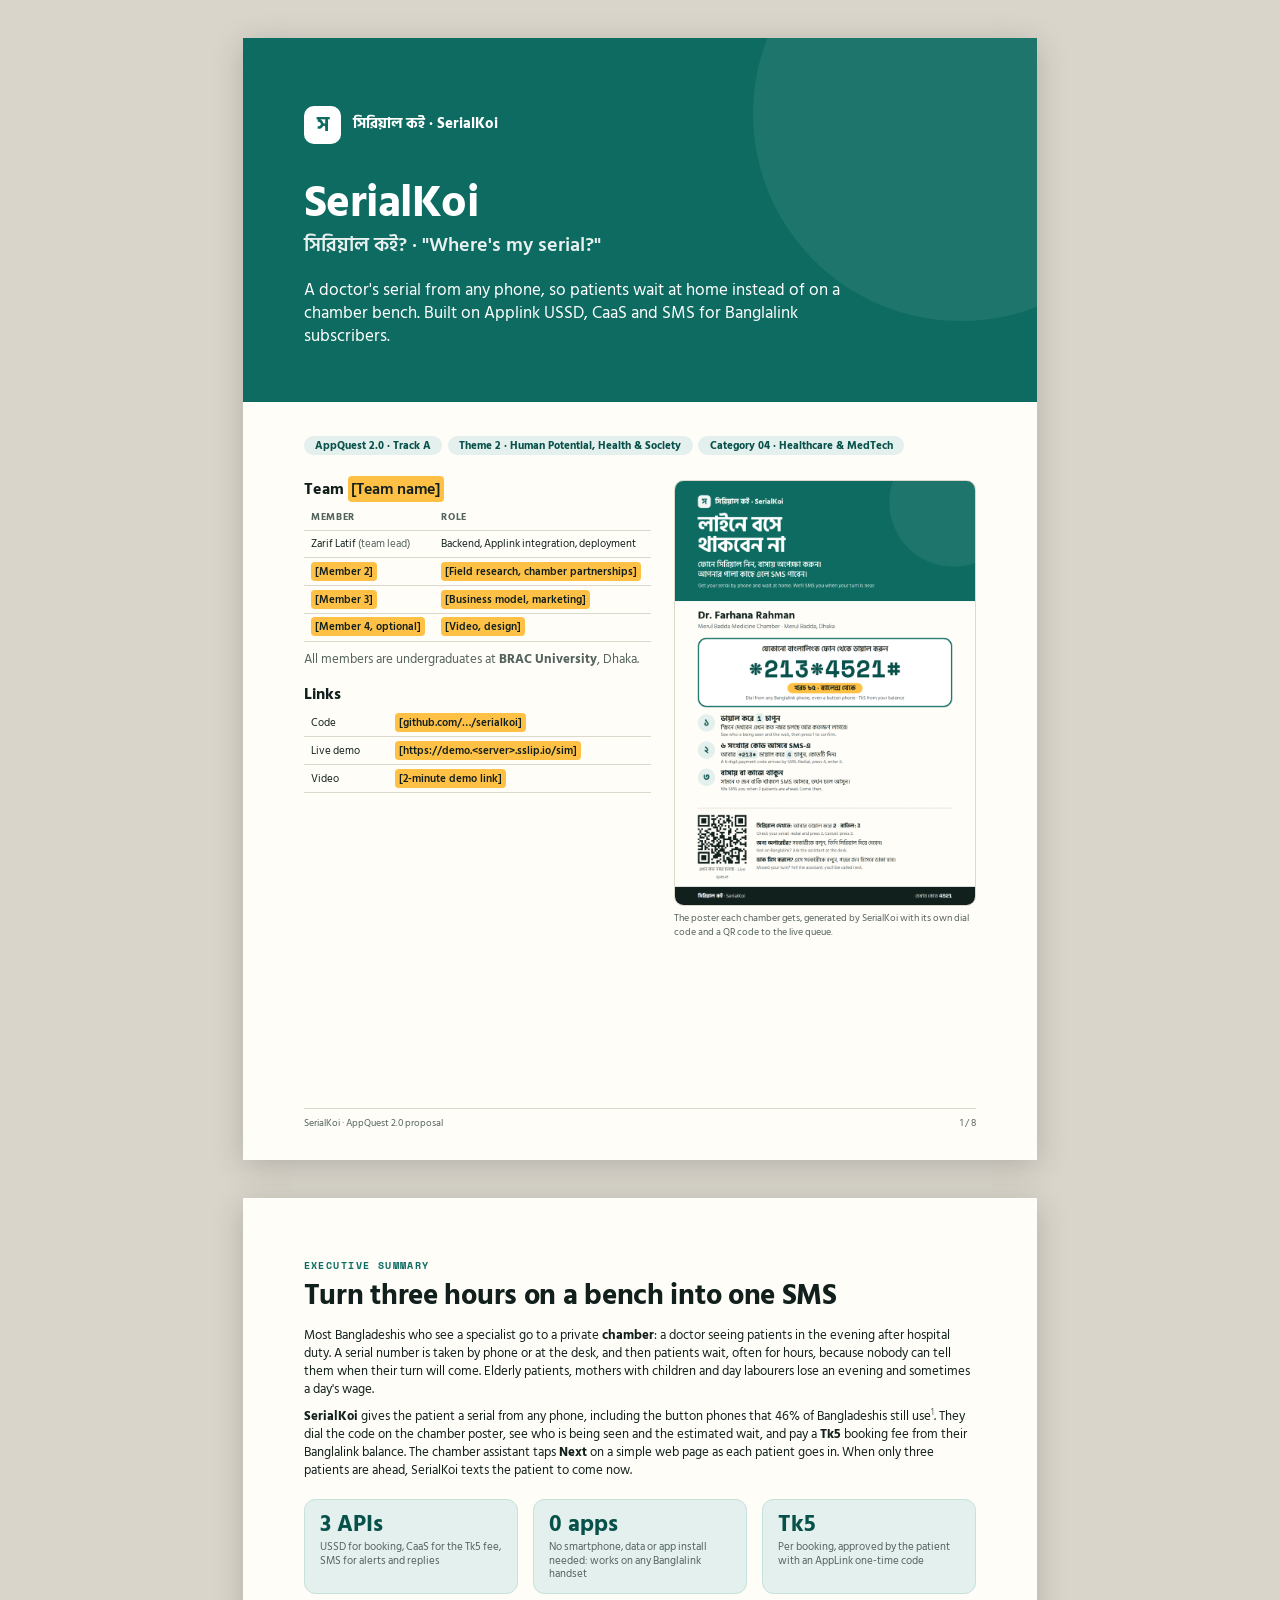
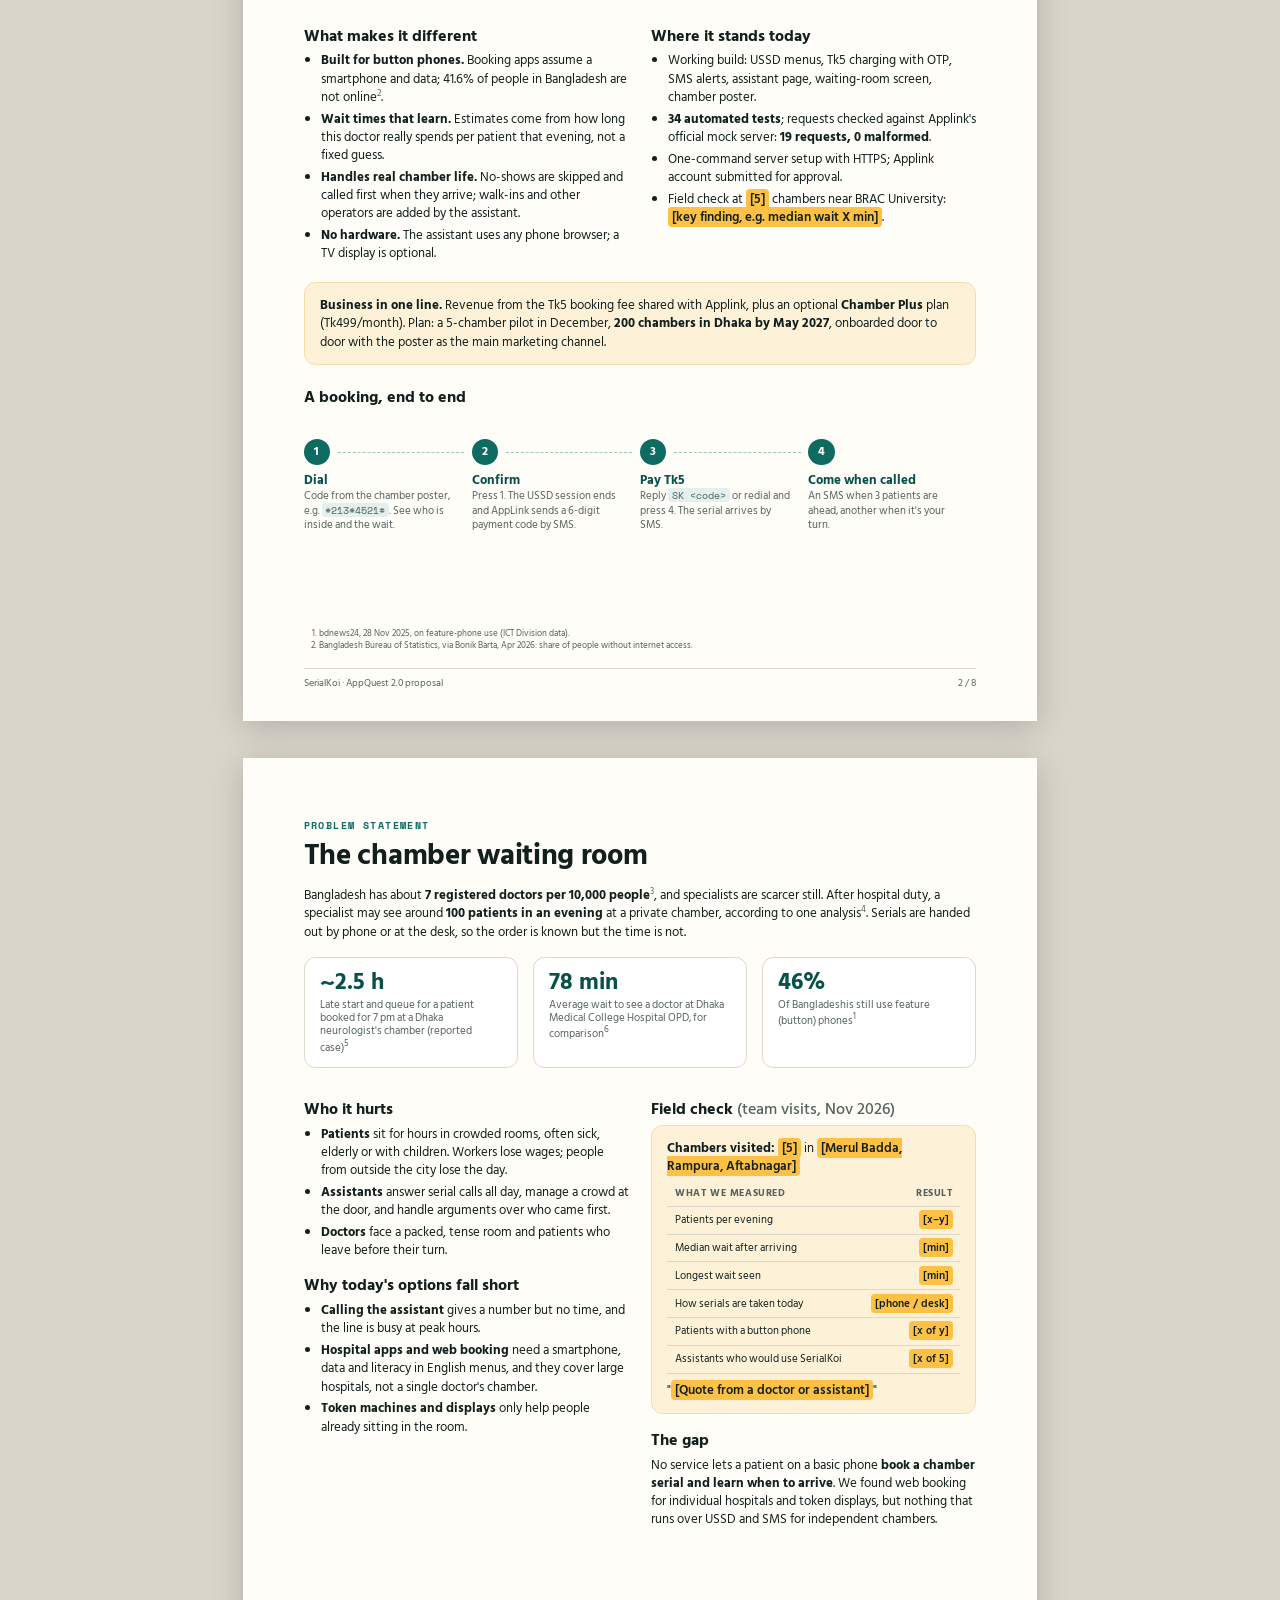
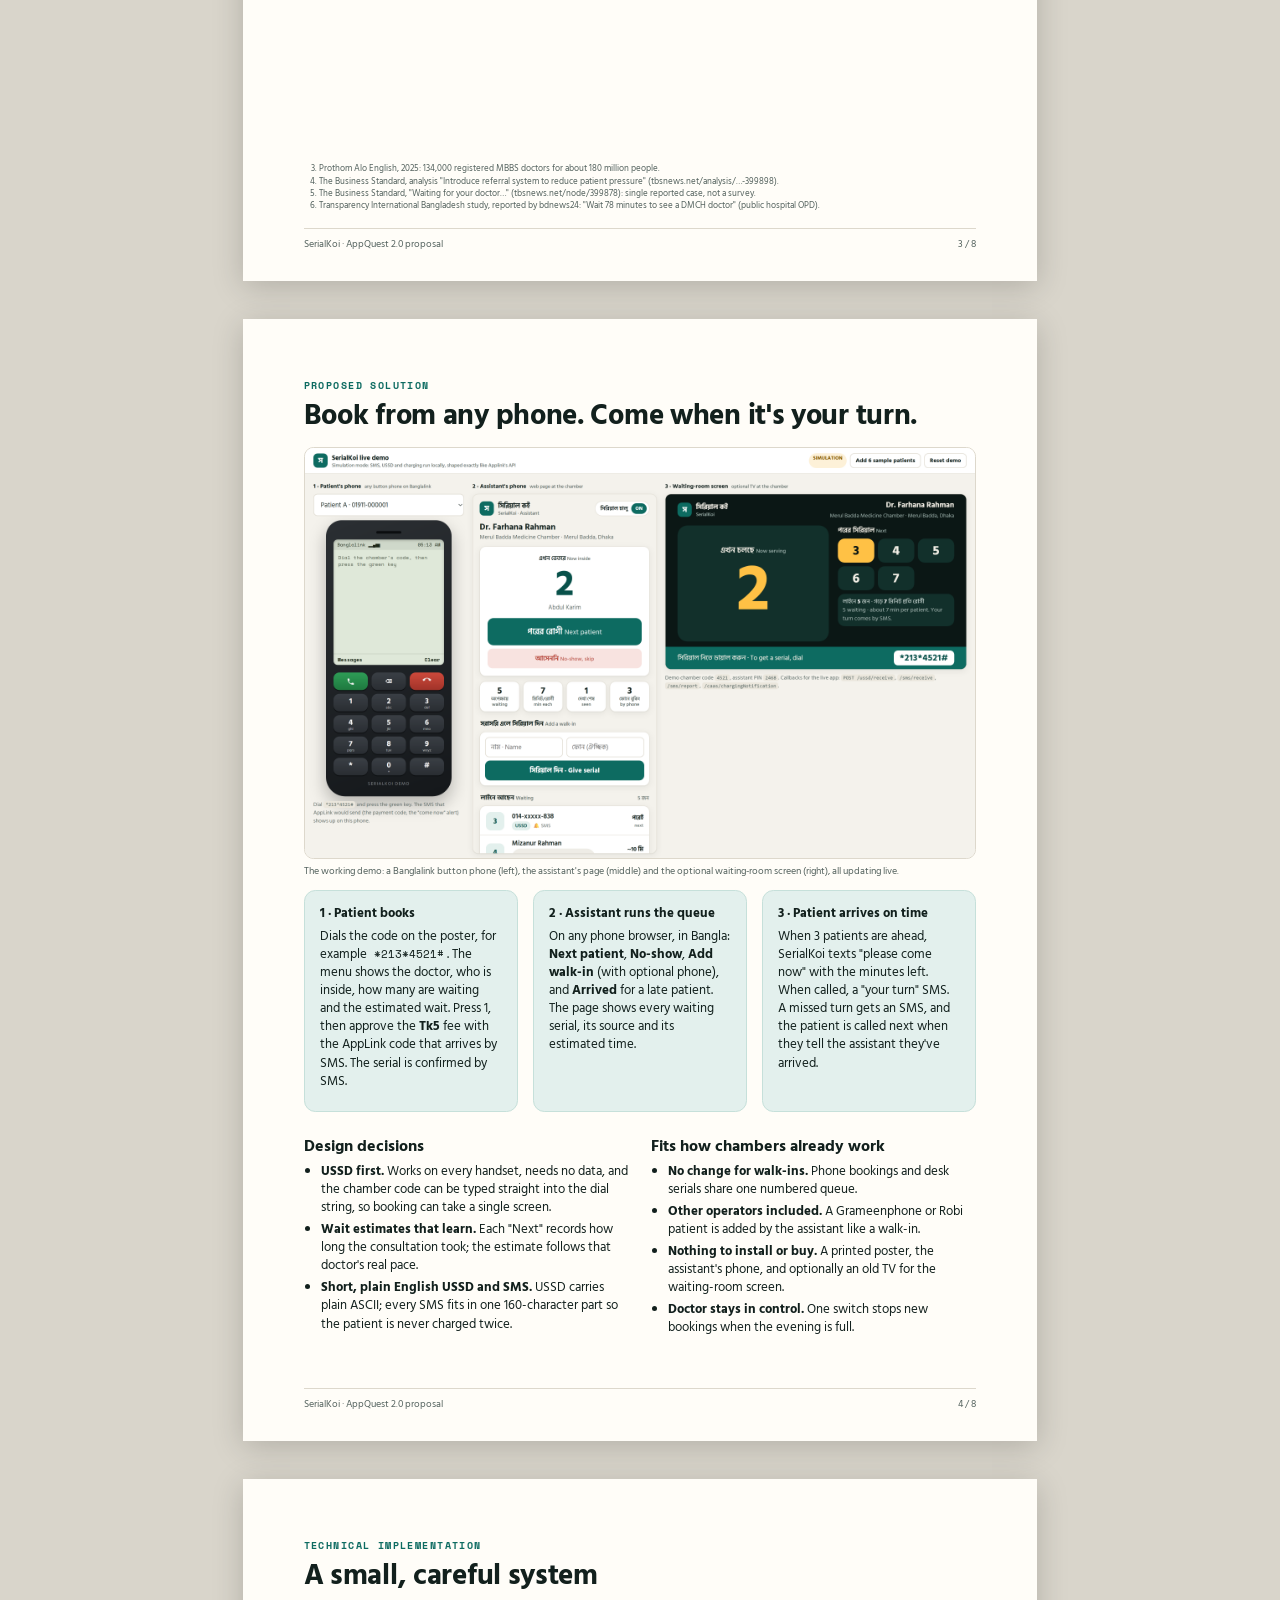
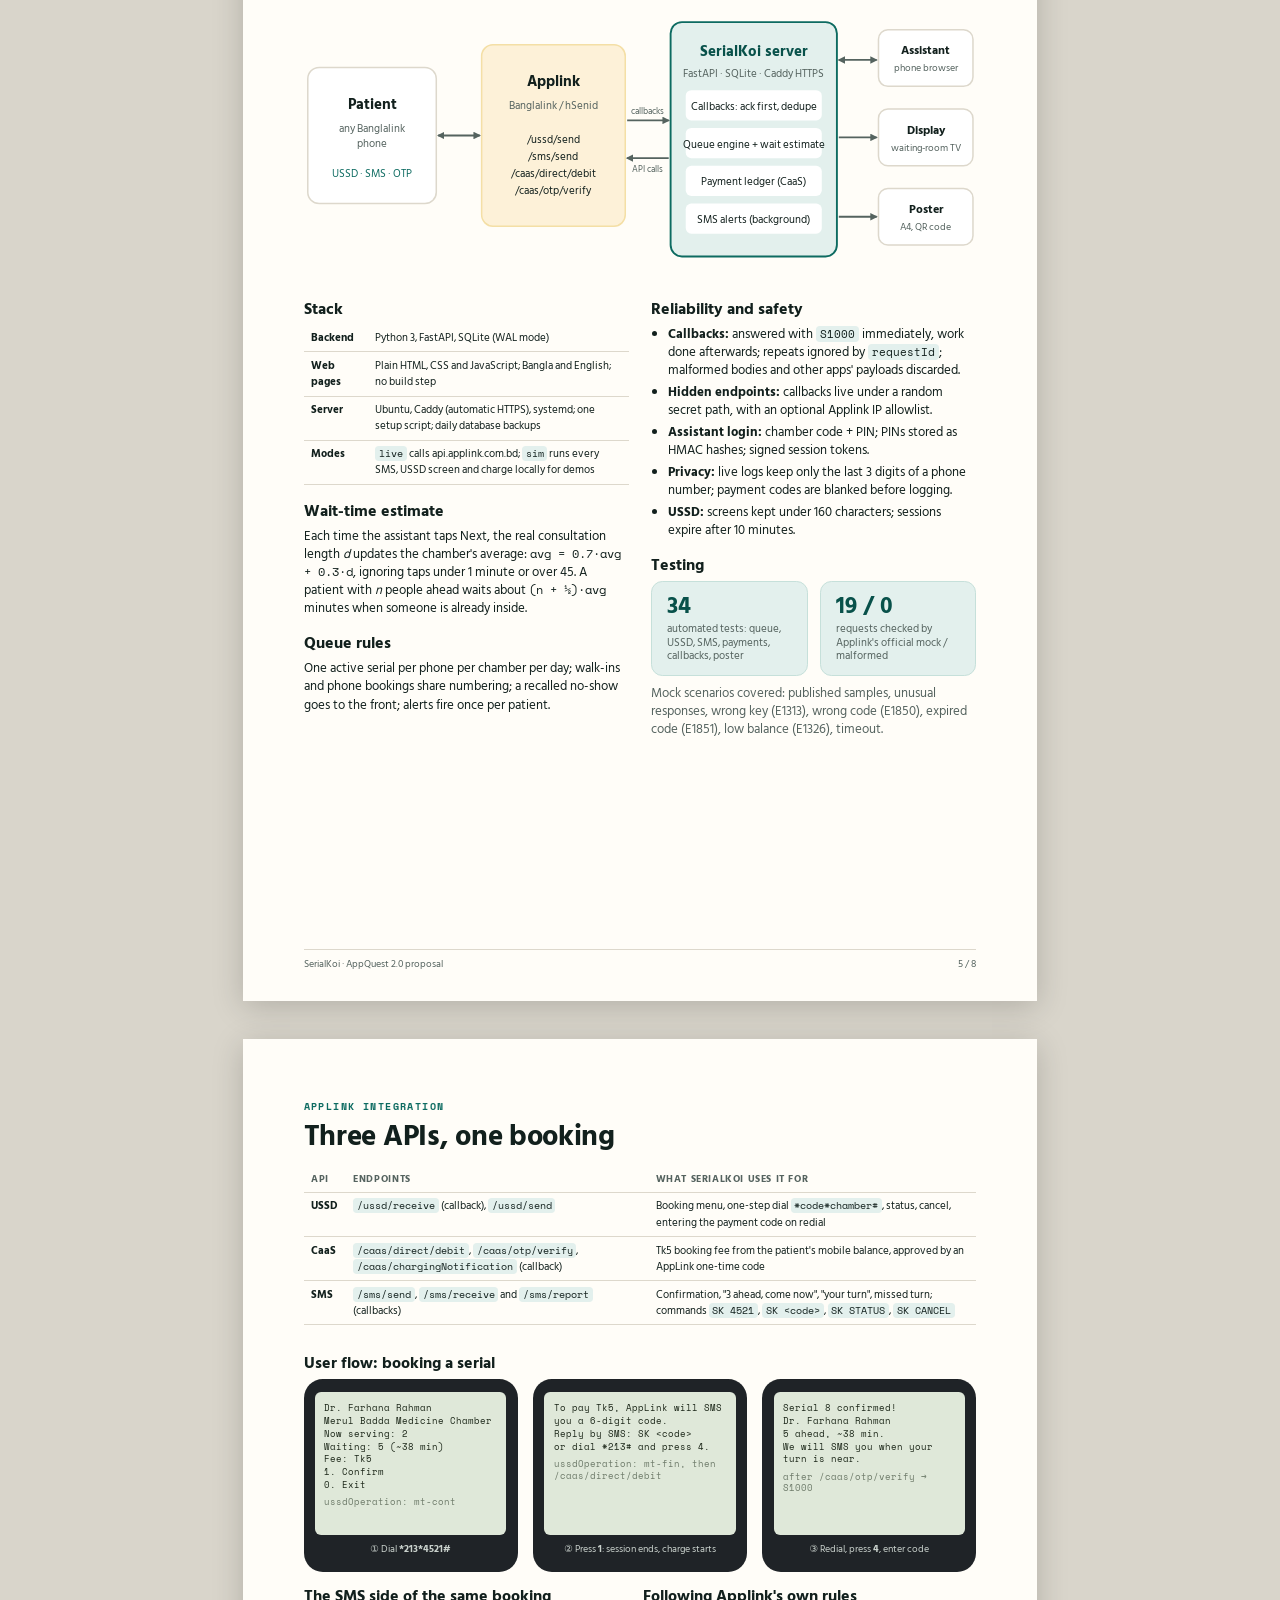
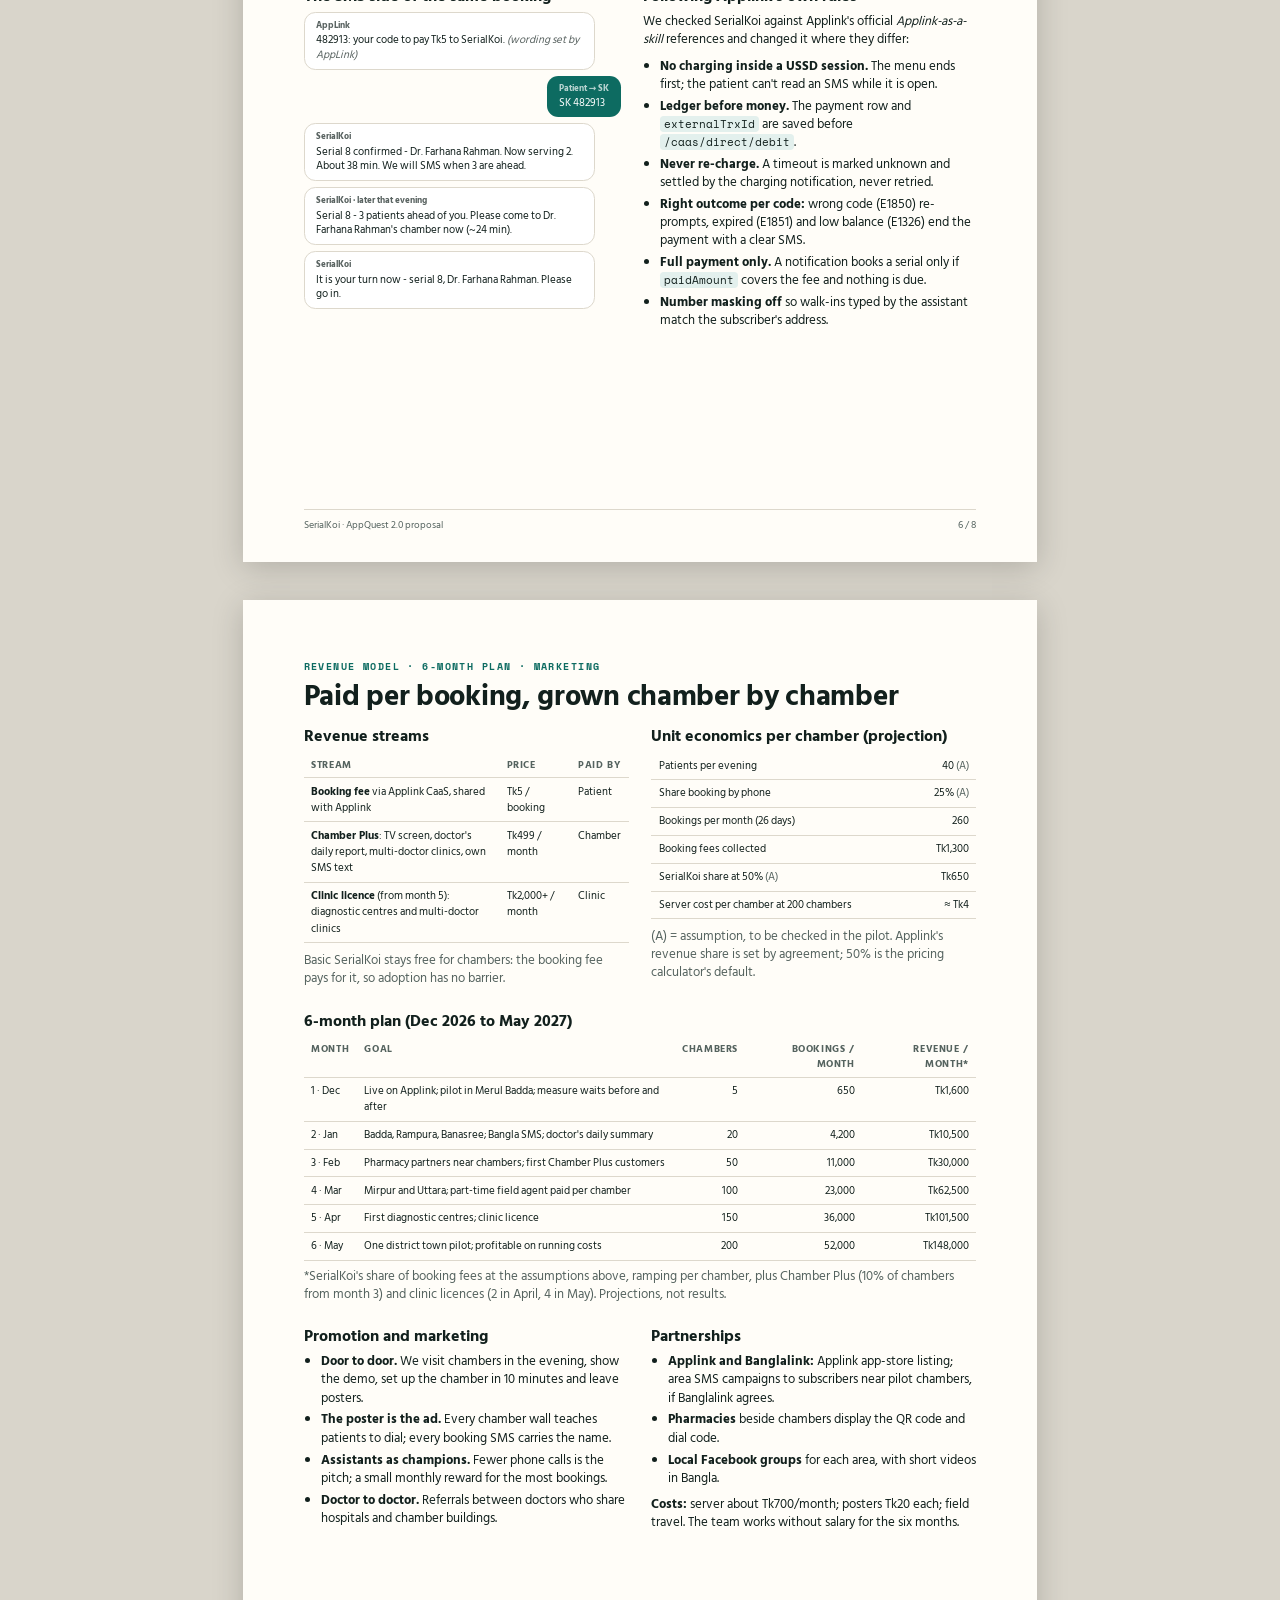
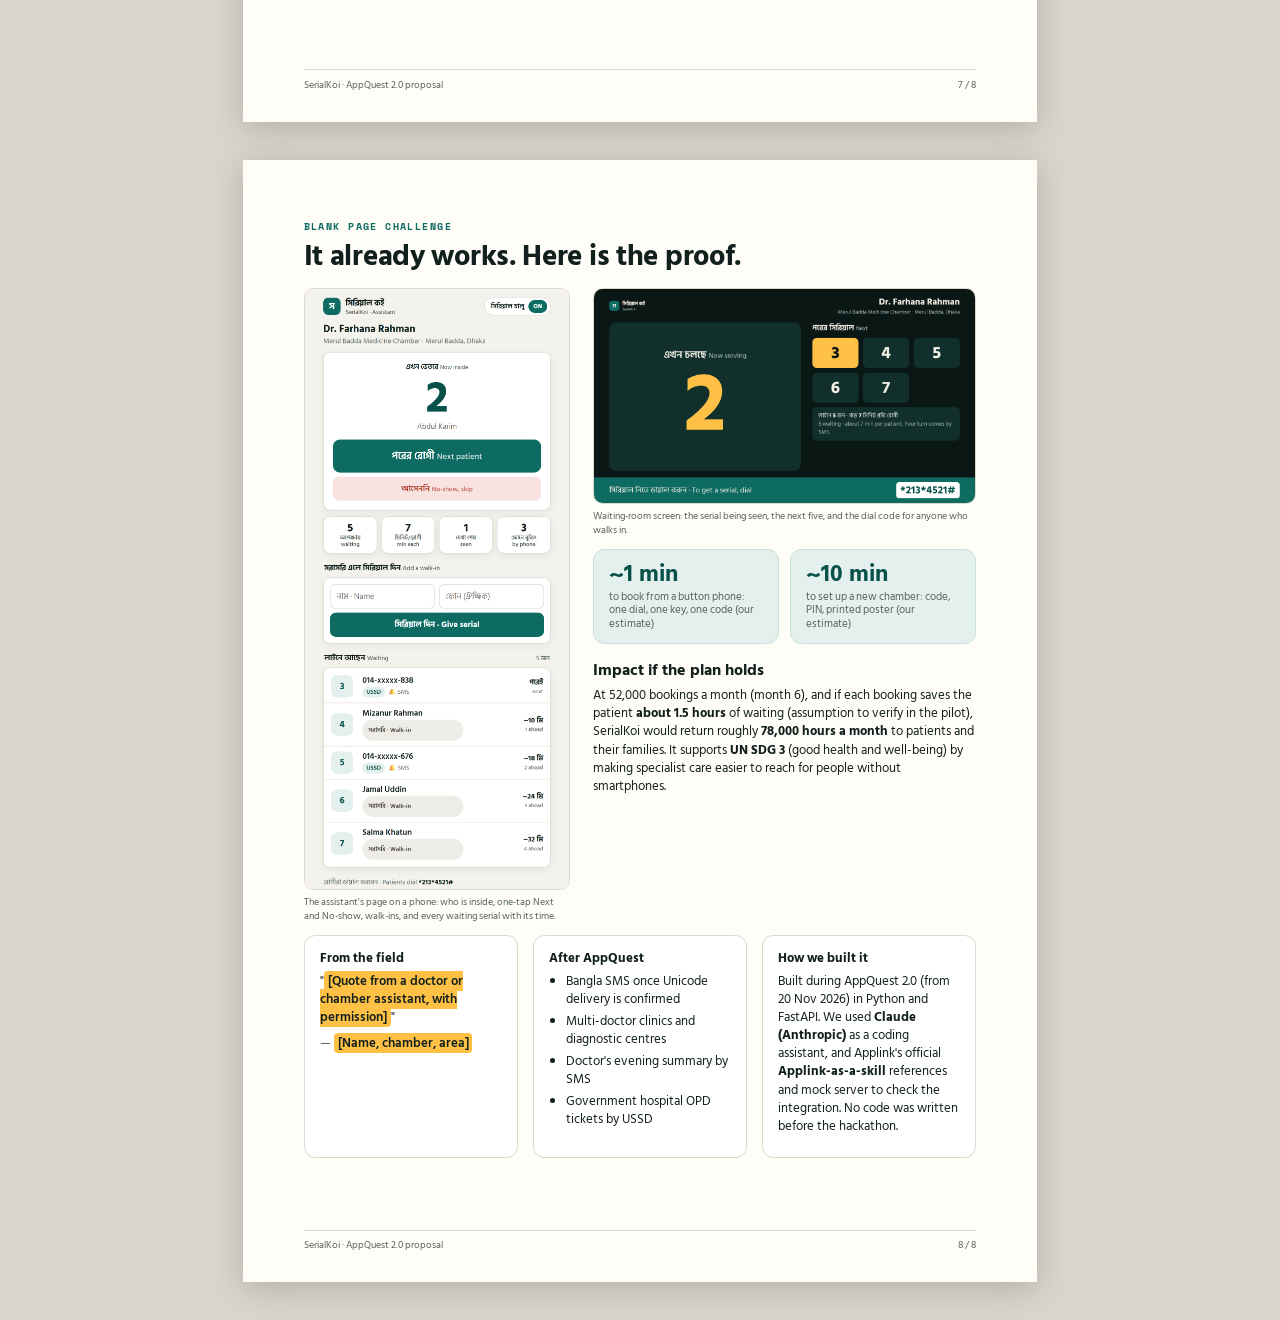
==== docs/proposal/proposal.html @ 1a696995 "SerialKoi: doctor's serial by USSD and SMS on Applink Patients book a chamber serial from any Bangla" ====
<!doctype html>
<html lang="en">
<head>
<meta charset="utf-8">
<title>SerialKoi: AppQuest 2.0 Proposal</title>
<link rel="preconnect" href="https://fonts.googleapis.com">
<link href="https://fonts.googleapis.com/css2?family=Hind+Siliguri:wght@400;500;600;700&family=Space+Mono:wght@400;700&display=swap" rel="stylesheet">
<style>
  @page { size: A4; margin: 0; }
  :root {
    --teal: #0d6b61; --teal-dark: #08514a; --teal-soft: #e3f0ed; --amber: #ffc145; --amber-soft: #fdf1d8;
    --ink: #12201d; --muted: #55635f; --line: #ddd8cc; --paper: #fffdf8; --red: #b4372b;
  }
  * { box-sizing: border-box; }
  html, body { margin: 0; }
  body { background: #d9d5cb; font-family: "Hind Siliguri", system-ui, sans-serif; color: var(--ink); font-size: 9.6pt; line-height: 1.42;
         -webkit-print-color-adjust: exact; print-color-adjust: exact; }
  .page { width: 210mm; height: 297mm; margin: 10mm auto; background: var(--paper); position: relative; overflow: hidden;
          padding: 16mm 16mm 18mm; display: flex; flex-direction: column; box-shadow: 0 6px 30px rgba(0,0,0,.18); }
  @media print { body { background: none; } .page { margin: 0; box-shadow: none; break-after: page; } }

  .kicker { font-family: "Space Mono", monospace; font-size: 7.6pt; letter-spacing: .14em; text-transform: uppercase; color: var(--teal); font-weight: 700; }
  h1 { font-size: 22pt; line-height: 1.1; margin: 1.5mm 0 4mm; letter-spacing: -.01em; }
  h2 { font-size: 12pt; margin: 4.5mm 0 1.5mm; line-height: 1.2; }
  h3 { font-size: 10pt; margin: 3mm 0 1mm; }
  p { margin: 0 0 2.2mm; }
  ul { margin: 0 0 2.2mm; padding-left: 4.5mm; }
  li { margin: 0 0 1mm; }
  b, strong { font-weight: 700; }
  .muted { color: var(--muted); }
  .mono { font-family: "Space Mono", monospace; font-size: .9em; }
  code { font-family: "Space Mono", monospace; font-size: .86em; background: var(--teal-soft); border-radius: 1mm; padding: 0 1mm; }
  mark.todo { background: var(--amber); color: var(--ink); border-radius: 1mm; padding: 0 1mm; font-weight: 600; }
  .src { font-size: 6.8pt; color: var(--muted); vertical-align: super; line-height: 0; }
  .grid2 { display: grid; grid-template-columns: 1fr 1fr; gap: 6mm; }
  .grid3 { display: grid; grid-template-columns: repeat(3, 1fr); gap: 4mm; }
  .card { background: #fff; border: .3mm solid var(--line); border-radius: 3mm; padding: 3.5mm 4mm; }
  .card.teal { background: var(--teal-soft); border-color: #c6e0da; }
  .card.amber { background: var(--amber-soft); border-color: #f4dfa6; }
  .stat b { display: block; font-size: 17pt; line-height: 1.05; color: var(--teal-dark); }
  .stat span { font-size: 8pt; color: var(--muted); line-height: 1.25; display: block; margin-top: .8mm; }
  .stat span .src, .stat span.src { display: inline; margin: 0; font-size: 6.8pt; }
  .flow { display: grid; grid-template-columns: repeat(4, 1fr); gap: 0; margin-top: 4mm; }
  .flow div { position: relative; padding: 3mm 4mm 3mm 0; }
  .flow b { display: block; font-size: 9.6pt; color: var(--teal-dark); }
  .flow .n { display: inline-grid; place-items: center; width: 7mm; height: 7mm; border-radius: 50%; background: var(--teal); color: #fff; font-weight: 700; font-size: 9pt; margin-bottom: 1.5mm; }
  .flow div:not(:last-child)::after { content: ""; position: absolute; top: 6.5mm; left: 9mm; right: 2mm; border-top: .4mm dashed #9cc6bd; }
  .flow span { font-size: 8.4pt; color: var(--muted); line-height: 1.3; display: block; }
  table { width: 100%; border-collapse: collapse; font-size: 8.6pt; }
  th, td { text-align: left; padding: 1.4mm 2mm; border-bottom: .25mm solid var(--line); vertical-align: top; }
  th { font-size: 7.6pt; text-transform: uppercase; letter-spacing: .06em; color: var(--muted); font-weight: 700; }
  td.num, th.num { text-align: right; font-variant-numeric: tabular-nums; }
  img.shot { width: 100%; display: block; border-radius: 2.5mm; border: .3mm solid var(--line); }
  figcaption { font-size: 7.6pt; color: var(--muted); margin-top: 1.2mm; }
  .foot { position: absolute; left: 16mm; right: 16mm; bottom: 8mm; display: flex; justify-content: space-between; font-size: 7.4pt; color: var(--muted);
          border-top: .25mm solid var(--line); padding-top: 2mm; }
  .sources { margin-top: auto; font-size: 6.9pt; color: var(--muted); line-height: 1.35; }
  .sources ol { margin: 0; padding-left: 4mm; }
  .sources li { margin: 0; }

  /* cover */
  .cover { padding: 0; }
  .cover .top { background: var(--teal); color: #fff; padding: 18mm 16mm 14mm; position: relative; }
  .cover .top::after { content: ""; position: absolute; right: -35mm; top: -35mm; width: 110mm; height: 110mm; border-radius: 50%; background: rgba(255,255,255,.07); }
  .brand { display: flex; align-items: center; gap: 3mm; font-weight: 700; font-size: 11pt; }
  .mark { width: 10mm; height: 10mm; border-radius: 2.6mm; background: #fff; color: var(--teal); display: grid; place-items: center; font-size: 15pt; font-weight: 700; }
  .cover h1 { font-size: 34pt; margin: 9mm 0 1mm; color: #fff; }
  .cover .bn { font-size: 15pt; opacity: .9; font-weight: 600; }
  .cover .tag { font-size: 13pt; margin: 5mm 0 0; max-width: 150mm; line-height: 1.35; }
  .cover .body { padding: 9mm 16mm 0; flex: 1; display: flex; flex-direction: column; }
  .pill { display: inline-block; background: var(--teal-soft); color: var(--teal-dark); border-radius: 99mm; padding: .6mm 3mm; font-size: 8pt; font-weight: 700; margin: 0 1.5mm 1.5mm 0; }

  /* phones + sms */
  .phones { display: grid; grid-template-columns: repeat(3, 1fr); gap: 4mm; }
  .phone { background: #1f2327; border-radius: 5mm; padding: 3.5mm 3mm 4mm; }
  .phone .scr { background: #dfe8d9; border-radius: 1.6mm; padding: 2.5mm; min-height: 38mm; font-family: "Space Mono", monospace; font-size: 7.1pt; line-height: 1.35; white-space: pre-wrap; color: #1b2618; }
  .phone .cap { color: #c9d1cc; font-size: 7.3pt; margin-top: 2mm; text-align: center; }
  .phone .op { display: block; font-size: 6.4pt; color: #6d7a69; margin-top: 1.5mm; }
  .thread { display: grid; gap: 1.6mm; }
  .bubble { border-radius: 3mm; padding: 1.8mm 3mm; font-size: 8.2pt; line-height: 1.32; max-width: 92%; }
  .bubble.in { background: #fff; border: .3mm solid var(--line); }
  .bubble.out { background: var(--teal); color: #fff; justify-self: end; }
  .bubble small { display: block; font-size: 6.8pt; font-weight: 700; opacity: .7; margin-bottom: .4mm; }
</style>
</head>
<body>

<!-- ============================================================ 1. COVER -->
<section class="page cover">
  <div class="top">
    <div class="brand"><div class="mark">স</div>সিরিয়াল কই · SerialKoi</div>
    <h1>SerialKoi</h1>
    <div class="bn">সিরিয়াল কই? · "Where's my serial?"</div>
    <p class="tag">A doctor's serial from any phone, so patients wait at home instead of on a chamber bench. Built on Applink USSD, CaaS and SMS for Banglalink subscribers.</p>
  </div>
  <div class="body">
    <div>
      <span class="pill">AppQuest 2.0 · Track A</span><span class="pill">Theme 2 · Human Potential, Health &amp; Society</span><span class="pill">Category 04 · Healthcare &amp; MedTech</span>
    </div>
    <div class="grid2" style="margin-top:5mm; grid-template-columns: 1.15fr 1fr; align-items:start">
      <div>
        <h2 style="margin-top:0">Team <mark class="todo">[Team name]</mark></h2>
        <table>
          <tr><th>Member</th><th>Role</th></tr>
          <tr><td>Zarif Latif <span class="muted">(team lead)</span></td><td>Backend, Applink integration, deployment</td></tr>
          <tr><td><mark class="todo">[Member 2]</mark></td><td><mark class="todo">[Field research, chamber partnerships]</mark></td></tr>
          <tr><td><mark class="todo">[Member 3]</mark></td><td><mark class="todo">[Business model, marketing]</mark></td></tr>
          <tr><td><mark class="todo">[Member 4, optional]</mark></td><td><mark class="todo">[Video, design]</mark></td></tr>
        </table>
        <p class="muted" style="margin-top:2mm">All members are undergraduates at <b>BRAC University</b>, Dhaka.</p>
        <h2>Links</h2>
        <table>
          <tr><td>Code</td><td><mark class="todo">[github.com/…/serialkoi]</mark></td></tr>
          <tr><td>Live demo</td><td><mark class="todo">[https://demo.&lt;server&gt;.sslip.io/sim]</mark></td></tr>
          <tr><td>Video</td><td><mark class="todo">[2-minute demo link]</mark></td></tr>
        </table>
      </div>
      <figure style="margin:0">
        <img class="shot" src="img/poster.png" alt="SerialKoi chamber poster">
        <figcaption>The poster each chamber gets, generated by SerialKoi with its own dial code and a QR code to the live queue.</figcaption>
      </figure>
    </div>
  </div>
  <div class="foot"><span>SerialKoi · AppQuest 2.0 proposal</span><span>1 / 8</span></div>
</section>

<!-- ============================================================ 2. EXECUTIVE SUMMARY -->
<section class="page">
  <div class="kicker">Executive summary</div>
  <h1>Turn three hours on a bench into one SMS</h1>
  <p>Most Bangladeshis who see a specialist go to a private <b>chamber</b>: a doctor seeing patients in the evening after hospital duty. A serial number is taken by phone or at the desk, and then patients wait, often for hours, because nobody can tell them when their turn will come. Elderly patients, mothers with children and day labourers lose an evening and sometimes a day's wage.</p>
  <p><b>SerialKoi</b> gives the patient a serial from any phone, including the button phones that 46% of Bangladeshis still use<span class="src">1</span>. They dial the code on the chamber poster, see who is being seen and the estimated wait, and pay a <b>Tk5</b> booking fee from their Banglalink balance. The chamber assistant taps <b>Next</b> on a simple web page as each patient goes in. When only three patients are ahead, SerialKoi texts the patient to come now.</p>

  <div class="grid3" style="margin:3mm 0 4mm">
    <div class="card teal stat"><b>3 APIs</b><span>USSD for booking, CaaS for the Tk5 fee, SMS for alerts and replies</span></div>
    <div class="card teal stat"><b>0 apps</b><span>No smartphone, data or app install needed: works on any Banglalink handset</span></div>
    <div class="card teal stat"><b>Tk5</b><span>Per booking, approved by the patient with an AppLink one-time code</span></div>
  </div>

  <div class="grid2">
    <div>
      <h2>What makes it different</h2>
      <ul>
        <li><b>Built for button phones.</b> Booking apps assume a smartphone and data; 41.6% of people in Bangladesh are not online<span class="src">2</span>.</li>
        <li><b>Wait times that learn.</b> Estimates come from how long this doctor really spends per patient that evening, not a fixed guess.</li>
        <li><b>Handles real chamber life.</b> No-shows are skipped and called first when they arrive; walk-ins and other operators are added by the assistant.</li>
        <li><b>No hardware.</b> The assistant uses any phone browser; a TV display is optional.</li>
      </ul>
    </div>
    <div>
      <h2>Where it stands today</h2>
      <ul>
        <li>Working build: USSD menus, Tk5 charging with OTP, SMS alerts, assistant page, waiting-room screen, chamber poster.</li>
        <li><b>34 automated tests</b>; requests checked against Applink's official mock server: <b>19 requests, 0 malformed</b>.</li>
        <li>One-command server setup with HTTPS; Applink account submitted for approval.</li>
        <li>Field check at <mark class="todo">[5]</mark> chambers near BRAC University: <mark class="todo">[key finding, e.g. median wait X min]</mark>.</li>
      </ul>
    </div>
  </div>

  <div class="card amber" style="margin-top:3mm">
    <b>Business in one line.</b> Revenue from the Tk5 booking fee shared with Applink, plus an optional <b>Chamber Plus</b> plan (Tk499/month). Plan: a 5-chamber pilot in December, <b>200 chambers in Dhaka by May 2027</b>, onboarded door to door with the poster as the main marketing channel.
  </div>

  <h2 style="margin-top:6mm">A booking, end to end</h2>
  <div class="flow">
    <div><span class="n">1</span><b>Dial</b><span>Code from the chamber poster, e.g. <code>*213*4521#</code>. See who is inside and the wait.</span></div>
    <div><span class="n">2</span><b>Confirm</b><span>Press 1. The USSD session ends and AppLink sends a 6-digit payment code by SMS.</span></div>
    <div><span class="n">3</span><b>Pay Tk5</b><span>Reply <code>SK &lt;code&gt;</code> or redial and press 4. The serial arrives by SMS.</span></div>
    <div><span class="n">4</span><b>Come when called</b><span>An SMS when 3 patients are ahead, another when it's your turn.</span></div>
  </div>

  <div class="sources"><ol>
    <li>bdnews24, 28 Nov 2025, on feature-phone use (ICT Division data).</li>
    <li>Bangladesh Bureau of Statistics, via Bonik Barta, Apr 2026: share of people without internet access.</li>
  </ol></div>
  <div class="foot"><span>SerialKoi · AppQuest 2.0 proposal</span><span>2 / 8</span></div>
</section>

<!-- ============================================================ 3. PROBLEM -->
<section class="page">
  <div class="kicker">Problem statement</div>
  <h1>The chamber waiting room</h1>
  <p>Bangladesh has about <b>7 registered doctors per 10,000 people</b><span class="src">3</span>, and specialists are scarcer still. After hospital duty, a specialist may see around <b>100 patients in an evening</b> at a private chamber, according to one analysis<span class="src">4</span>. Serials are handed out by phone or at the desk, so the order is known but the time is not.</p>

  <div class="grid3" style="margin:2mm 0 4mm">
    <div class="card stat"><b>~2.5 h</b><span>Late start and queue for a patient booked for 7 pm at a Dhaka neurologist's chamber (reported case)<span class="src">5</span></span></div>
    <div class="card stat"><b>78 min</b><span>Average wait to see a doctor at Dhaka Medical College Hospital OPD, for comparison<span class="src">6</span></span></div>
    <div class="card stat"><b>46%</b><span>Of Bangladeshis still use feature (button) phones<span class="src">1</span></span></div>
  </div>

  <div class="grid2">
    <div>
      <h2>Who it hurts</h2>
      <ul>
        <li><b>Patients</b> sit for hours in crowded rooms, often sick, elderly or with children. Workers lose wages; people from outside the city lose the day.</li>
        <li><b>Assistants</b> answer serial calls all day, manage a crowd at the door, and handle arguments over who came first.</li>
        <li><b>Doctors</b> face a packed, tense room and patients who leave before their turn.</li>
      </ul>
      <h2>Why today's options fall short</h2>
      <ul>
        <li><b>Calling the assistant</b> gives a number but no time, and the line is busy at peak hours.</li>
        <li><b>Hospital apps and web booking</b> need a smartphone, data and literacy in English menus, and they cover large hospitals, not a single doctor's chamber.</li>
        <li><b>Token machines and displays</b> only help people already sitting in the room.</li>
      </ul>
    </div>
    <div>
      <h2>Field check <span class="muted" style="font-weight:500">(team visits, Nov 2026)</span></h2>
      <div class="card amber">
        <p style="margin-bottom:1.5mm"><b>Chambers visited:</b> <mark class="todo">[5]</mark> in <mark class="todo">[Merul Badda, Rampura, Aftabnagar]</mark></p>
        <table>
          <tr><th>What we measured</th><th class="num">Result</th></tr>
          <tr><td>Patients per evening</td><td class="num"><mark class="todo">[x–y]</mark></td></tr>
          <tr><td>Median wait after arriving</td><td class="num"><mark class="todo">[min]</mark></td></tr>
          <tr><td>Longest wait seen</td><td class="num"><mark class="todo">[min]</mark></td></tr>
          <tr><td>How serials are taken today</td><td class="num"><mark class="todo">[phone / desk]</mark></td></tr>
          <tr><td>Patients with a button phone</td><td class="num"><mark class="todo">[x of y]</mark></td></tr>
          <tr><td>Assistants who would use SerialKoi</td><td class="num"><mark class="todo">[x of 5]</mark></td></tr>
        </table>
        <p style="margin:2mm 0 0">"<mark class="todo">[Quote from a doctor or assistant]</mark>"</p>
      </div>
      <h2>The gap</h2>
      <p>No service lets a patient on a basic phone <b>book a chamber serial and learn when to arrive</b>. We found web booking for individual hospitals and token displays, but nothing that runs over USSD and SMS for independent chambers.</p>
    </div>
  </div>

  <div class="sources"><ol start="3">
    <li>Prothom Alo English, 2025: 134,000 registered MBBS doctors for about 180 million people.</li>
    <li>The Business Standard, analysis "Introduce referral system to reduce patient pressure" (tbsnews.net/analysis/…-399898).</li>
    <li>The Business Standard, "Waiting for your doctor…" (tbsnews.net/node/399878): single reported case, not a survey.</li>
    <li>Transparency International Bangladesh study, reported by bdnews24: "Wait 78 minutes to see a DMCH doctor" (public hospital OPD).</li>
  </ol></div>
  <div class="foot"><span>SerialKoi · AppQuest 2.0 proposal</span><span>3 / 8</span></div>
</section>

<!-- ============================================================ 4. SOLUTION -->
<section class="page">
  <div class="kicker">Proposed solution</div>
  <h1>Book from any phone. Come when it's your turn.</h1>
  <figure style="margin:0 0 3mm">
    <img class="shot" src="img/sim.png" alt="Patient phone, assistant page and waiting-room screen">
    <figcaption>The working demo: a Banglalink button phone (left), the assistant's page (middle) and the optional waiting-room screen (right), all updating live.</figcaption>
  </figure>

  <div class="grid3">
    <div class="card teal">
      <h3 style="margin-top:0">1 · Patient books</h3>
      <p>Dials the code on the poster, for example <code>*213*4521#</code>. The menu shows the doctor, who is inside, how many are waiting and the estimated wait. Press 1, then approve the <b>Tk5</b> fee with the AppLink code that arrives by SMS. The serial is confirmed by SMS.</p>
    </div>
    <div class="card teal">
      <h3 style="margin-top:0">2 · Assistant runs the queue</h3>
      <p>On any phone browser, in Bangla: <b>Next patient</b>, <b>No-show</b>, <b>Add walk-in</b> (with optional phone), and <b>Arrived</b> for a late patient. The page shows every waiting serial, its source and its estimated time.</p>
    </div>
    <div class="card teal">
      <h3 style="margin-top:0">3 · Patient arrives on time</h3>
      <p>When 3 patients are ahead, SerialKoi texts "please come now" with the minutes left. When called, a "your turn" SMS. A missed turn gets an SMS, and the patient is called next when they tell the assistant they've arrived.</p>
    </div>
  </div>

  <div class="grid2" style="margin-top:2mm">
    <div>
      <h2>Design decisions</h2>
      <ul>
        <li><b>USSD first.</b> Works on every handset, needs no data, and the chamber code can be typed straight into the dial string, so booking can take a single screen.</li>
        <li><b>Wait estimates that learn.</b> Each "Next" records how long the consultation took; the estimate follows that doctor's real pace.</li>
        <li><b>Short, plain English USSD and SMS.</b> USSD carries plain ASCII; every SMS fits in one 160-character part so the patient is never charged twice.</li>
      </ul>
    </div>
    <div>
      <h2>Fits how chambers already work</h2>
      <ul>
        <li><b>No change for walk-ins.</b> Phone bookings and desk serials share one numbered queue.</li>
        <li><b>Other operators included.</b> A Grameenphone or Robi patient is added by the assistant like a walk-in.</li>
        <li><b>Nothing to install or buy.</b> A printed poster, the assistant's phone, and optionally an old TV for the waiting-room screen.</li>
        <li><b>Doctor stays in control.</b> One switch stops new bookings when the evening is full.</li>
      </ul>
    </div>
  </div>
  <div class="foot"><span>SerialKoi · AppQuest 2.0 proposal</span><span>4 / 8</span></div>
</section>

<!-- ============================================================ 5. TECHNICAL -->
<section class="page">
  <div class="kicker">Technical implementation</div>
  <h1>A small, careful system</h1>

  <svg viewBox="0 0 178 70" style="width:100%; height:auto; display:block; margin-bottom:3mm" font-family="Hind Siliguri, sans-serif">
    <defs><marker id="a" viewBox="0 0 6 6" refX="5" refY="3" markerWidth="4" markerHeight="4" orient="auto-start-reverse"><path d="M0 0 L6 3 L0 6 z" fill="#55635f"/></marker></defs>
    <rect x="1" y="16" width="34" height="36" rx="3" fill="#fff" stroke="#ddd8cc" stroke-width=".4"/>
    <text x="18" y="27" text-anchor="middle" font-size="4" font-weight="700" fill="#12201d">Patient</text>
    <text x="18" y="33" text-anchor="middle" font-size="3" fill="#55635f">any Banglalink</text>
    <text x="18" y="37" text-anchor="middle" font-size="3" fill="#55635f">phone</text>
    <text x="18" y="45" text-anchor="middle" font-size="2.8" fill="#0d6b61">USSD · SMS · OTP</text>
    <rect x="47" y="10" width="38" height="48" rx="3" fill="#fdf1d8" stroke="#f4dfa6" stroke-width=".4"/>
    <text x="66" y="21" text-anchor="middle" font-size="4" font-weight="700" fill="#12201d">Applink</text>
    <text x="66" y="27" text-anchor="middle" font-size="3" fill="#55635f">Banglalink / hSenid</text>
    <text x="66" y="36" text-anchor="middle" font-size="2.8" fill="#12201d">/ussd/send</text>
    <text x="66" y="40.5" text-anchor="middle" font-size="2.8" fill="#12201d">/sms/send</text>
    <text x="66" y="45" text-anchor="middle" font-size="2.8" fill="#12201d">/caas/direct/debit</text>
    <text x="66" y="49.5" text-anchor="middle" font-size="2.8" fill="#12201d">/caas/otp/verify</text>
    <rect x="97" y="4" width="44" height="62" rx="3" fill="#e3f0ed" stroke="#0d6b61" stroke-width=".5"/>
    <text x="119" y="13" text-anchor="middle" font-size="4" font-weight="700" fill="#08514a">SerialKoi server</text>
    <text x="119" y="18.5" text-anchor="middle" font-size="2.8" fill="#55635f">FastAPI · SQLite · Caddy HTTPS</text>
    <rect x="101" y="22" width="36" height="8" rx="1.5" fill="#fff"/><text x="119" y="27.2" text-anchor="middle" font-size="2.9" fill="#12201d">Callbacks: ack first, dedupe</text>
    <rect x="101" y="32" width="36" height="8" rx="1.5" fill="#fff"/><text x="119" y="37.2" text-anchor="middle" font-size="2.9" fill="#12201d">Queue engine + wait estimate</text>
    <rect x="101" y="42" width="36" height="8" rx="1.5" fill="#fff"/><text x="119" y="47.2" text-anchor="middle" font-size="2.9" fill="#12201d">Payment ledger (CaaS)</text>
    <rect x="101" y="52" width="36" height="8" rx="1.5" fill="#fff"/><text x="119" y="57.2" text-anchor="middle" font-size="2.9" fill="#12201d">SMS alerts (background)</text>
    <rect x="152" y="6" width="25" height="15" rx="2.5" fill="#fff" stroke="#ddd8cc" stroke-width=".4"/><text x="164.5" y="12.5" text-anchor="middle" font-size="3.2" font-weight="700" fill="#12201d">Assistant</text><text x="164.5" y="17" text-anchor="middle" font-size="2.6" fill="#55635f">phone browser</text>
    <rect x="152" y="27" width="25" height="15" rx="2.5" fill="#fff" stroke="#ddd8cc" stroke-width=".4"/><text x="164.5" y="33.5" text-anchor="middle" font-size="3.2" font-weight="700" fill="#12201d">Display</text><text x="164.5" y="38" text-anchor="middle" font-size="2.6" fill="#55635f">waiting-room TV</text>
    <rect x="152" y="48" width="25" height="15" rx="2.5" fill="#fff" stroke="#ddd8cc" stroke-width=".4"/><text x="164.5" y="54.5" text-anchor="middle" font-size="3.2" font-weight="700" fill="#12201d">Poster</text><text x="164.5" y="59" text-anchor="middle" font-size="2.6" fill="#55635f">A4, QR code</text>
    <line x1="35.5" y1="34" x2="46.5" y2="34" stroke="#55635f" stroke-width=".5" marker-start="url(#a)" marker-end="url(#a)"/>
    <line x1="85.5" y1="30" x2="96.5" y2="30" stroke="#55635f" stroke-width=".5" marker-end="url(#a)"/><text x="91" y="28.4" text-anchor="middle" font-size="2.3" fill="#55635f">callbacks</text>
    <line x1="96.5" y1="40" x2="85.5" y2="40" stroke="#55635f" stroke-width=".5" marker-end="url(#a)"/><text x="91" y="43.6" text-anchor="middle" font-size="2.3" fill="#55635f">API calls</text>
    <line x1="141.5" y1="14" x2="151.5" y2="14" stroke="#55635f" stroke-width=".5" marker-start="url(#a)" marker-end="url(#a)"/>
    <line x1="141.5" y1="34.5" x2="151.5" y2="34.5" stroke="#55635f" stroke-width=".5" marker-end="url(#a)"/>
    <line x1="141.5" y1="55.5" x2="151.5" y2="55.5" stroke="#55635f" stroke-width=".5" marker-end="url(#a)"/>
  </svg>

  <div class="grid2">
    <div>
      <h2>Stack</h2>
      <table>
        <tr><td><b>Backend</b></td><td>Python 3, FastAPI, SQLite (WAL mode)</td></tr>
        <tr><td><b>Web pages</b></td><td>Plain HTML, CSS and JavaScript; Bangla and English; no build step</td></tr>
        <tr><td><b>Server</b></td><td>Ubuntu, Caddy (automatic HTTPS), systemd; one setup script; daily database backups</td></tr>
        <tr><td><b>Modes</b></td><td><code>live</code> calls api.applink.com.bd; <code>sim</code> runs every SMS, USSD screen and charge locally for demos</td></tr>
      </table>
      <h2>Wait-time estimate</h2>
      <p>Each time the assistant taps Next, the real consultation length <i>d</i> updates the chamber's average: <span class="mono">avg = 0.7·avg + 0.3·d</span>, ignoring taps under 1 minute or over 45. A patient with <i>n</i> people ahead waits about <span class="mono">(n + ½)·avg</span> minutes when someone is already inside.</p>
      <h2>Queue rules</h2>
      <p>One active serial per phone per chamber per day; walk-ins and phone bookings share numbering; a recalled no-show goes to the front; alerts fire once per patient.</p>
    </div>
    <div>
      <h2>Reliability and safety</h2>
      <ul>
        <li><b>Callbacks:</b> answered with <code>S1000</code> immediately, work done afterwards; repeats ignored by <code>requestId</code>; malformed bodies and other apps' payloads discarded.</li>
        <li><b>Hidden endpoints:</b> callbacks live under a random secret path, with an optional Applink IP allowlist.</li>
        <li><b>Assistant login:</b> chamber code + PIN; PINs stored as HMAC hashes; signed session tokens.</li>
        <li><b>Privacy:</b> live logs keep only the last 3 digits of a phone number; payment codes are blanked before logging.</li>
        <li><b>USSD:</b> screens kept under 160 characters; sessions expire after 10 minutes.</li>
      </ul>
      <h2>Testing</h2>
      <div class="grid2" style="gap:3mm">
        <div class="card teal stat"><b>34</b><span>automated tests: queue, USSD, SMS, payments, callbacks, poster</span></div>
        <div class="card teal stat"><b>19 / 0</b><span>requests checked by Applink's official mock / malformed</span></div>
      </div>
      <p class="muted" style="margin-top:2mm">Mock scenarios covered: published samples, unusual responses, wrong key (E1313), wrong code (E1850), expired code (E1851), low balance (E1326), timeout.</p>
    </div>
  </div>
  <div class="foot"><span>SerialKoi · AppQuest 2.0 proposal</span><span>5 / 8</span></div>
</section>

<!-- ============================================================ 6. APPLINK INTEGRATION -->
<section class="page">
  <div class="kicker">Applink integration</div>
  <h1>Three APIs, one booking</h1>
  <table style="margin-bottom:3mm">
    <tr><th>API</th><th>Endpoints</th><th>What SerialKoi uses it for</th></tr>
    <tr><td><b>USSD</b></td><td><code>/ussd/receive</code> (callback), <code>/ussd/send</code></td><td>Booking menu, one-step dial <code>*code*chamber#</code>, status, cancel, entering the payment code on redial</td></tr>
    <tr><td><b>CaaS</b></td><td><code>/caas/direct/debit</code>, <code>/caas/otp/verify</code>, <code>/caas/chargingNotification</code> (callback)</td><td>Tk5 booking fee from the patient's mobile balance, approved by an AppLink one-time code</td></tr>
    <tr><td><b>SMS</b></td><td><code>/sms/send</code>, <code>/sms/receive</code> and <code>/sms/report</code> (callbacks)</td><td>Confirmation, "3 ahead, come now", "your turn", missed turn; commands <code>SK 4521</code>, <code>SK &lt;code&gt;</code>, <code>SK STATUS</code>, <code>SK CANCEL</code></td></tr>
  </table>

  <h2>User flow: booking a serial</h2>
  <div class="phones">
    <div class="phone"><div class="scr">Dr. Farhana Rahman
Merul Badda Medicine Chamber
Now serving: 2
Waiting: 5 (~38 min)
Fee: Tk5
1. Confirm
0. Exit<span class="op">ussdOperation: mt-cont</span></div><div class="cap">① Dial <b>*213*4521#</b></div></div>
    <div class="phone"><div class="scr">To pay Tk5, AppLink will SMS you a 6-digit code.
Reply by SMS: SK &lt;code&gt;
or dial *213# and press 4.<span class="op">ussdOperation: mt-fin, then /caas/direct/debit</span></div><div class="cap">② Press <b>1</b>: session ends, charge starts</div></div>
    <div class="phone"><div class="scr">Serial 8 confirmed!
Dr. Farhana Rahman
5 ahead, ~38 min.
We will SMS you when your turn is near.<span class="op">after /caas/otp/verify → S1000</span></div><div class="cap">③ Redial, press <b>4</b>, enter code</div></div>
  </div>

  <div class="grid2" style="margin-top:4mm; grid-template-columns: 1fr 1.05fr">
    <div>
      <h2 style="margin-top:0">The SMS side of the same booking</h2>
      <div class="thread">
        <div class="bubble in"><small>AppLink</small>482913: your code to pay Tk5 to SerialKoi. <i style="opacity:.7">(wording set by AppLink)</i></div>
        <div class="bubble out"><small>Patient → SK</small>SK 482913</div>
        <div class="bubble in"><small>SerialKoi</small>Serial 8 confirmed - Dr. Farhana Rahman. Now serving 2. About 38 min. We will SMS when 3 are ahead.</div>
        <div class="bubble in"><small>SerialKoi · later that evening</small>Serial 8 - 3 patients ahead of you. Please come to Dr. Farhana Rahman's chamber now (~24 min).</div>
        <div class="bubble in"><small>SerialKoi</small>It is your turn now - serial 8, Dr. Farhana Rahman. Please go in.</div>
      </div>
    </div>
    <div>
      <h2 style="margin-top:0">Following Applink's own rules</h2>
      <p>We checked SerialKoi against Applink's official <i>Applink-as-a-skill</i> references and changed it where they differ:</p>
      <ul>
        <li><b>No charging inside a USSD session.</b> The menu ends first; the patient can't read an SMS while it is open.</li>
        <li><b>Ledger before money.</b> The payment row and <code>externalTrxId</code> are saved before <code>/caas/direct/debit</code>.</li>
        <li><b>Never re-charge.</b> A timeout is marked unknown and settled by the charging notification, never retried.</li>
        <li><b>Right outcome per code:</b> wrong code (E1850) re-prompts, expired (E1851) and low balance (E1326) end the payment with a clear SMS.</li>
        <li><b>Full payment only.</b> A notification books a serial only if <code>paidAmount</code> covers the fee and nothing is due.</li>
        <li><b>Number masking off</b> so walk-ins typed by the assistant match the subscriber's address.</li>
      </ul>
    </div>
  </div>
  <div class="foot"><span>SerialKoi · AppQuest 2.0 proposal</span><span>6 / 8</span></div>
</section>

<!-- ============================================================ 7. BUSINESS -->
<section class="page">
  <div class="kicker">Revenue model · 6-month plan · marketing</div>
  <h1>Paid per booking, grown chamber by chamber</h1>

  <div class="grid2" style="grid-template-columns: 1fr 1fr">
    <div>
      <h2 style="margin-top:0">Revenue streams</h2>
      <table>
        <tr><th>Stream</th><th>Price</th><th>Paid by</th></tr>
        <tr><td><b>Booking fee</b> via Applink CaaS, shared with Applink</td><td>Tk5 / booking</td><td>Patient</td></tr>
        <tr><td><b>Chamber Plus</b>: TV screen, doctor's daily report, multi-doctor clinics, own SMS text</td><td>Tk499 / month</td><td>Chamber</td></tr>
        <tr><td><b>Clinic licence</b> (from month 5): diagnostic centres and multi-doctor clinics</td><td>Tk2,000+ / month</td><td>Clinic</td></tr>
      </table>
      <p class="muted" style="margin-top:2mm">Basic SerialKoi stays free for chambers: the booking fee pays for it, so adoption has no barrier.</p>
    </div>
    <div>
      <h2 style="margin-top:0">Unit economics per chamber (projection)</h2>
      <table>
        <tr><td>Patients per evening</td><td class="num">40 <span class="muted">(A)</span></td></tr>
        <tr><td>Share booking by phone</td><td class="num">25% <span class="muted">(A)</span></td></tr>
        <tr><td>Bookings per month (26 days)</td><td class="num">260</td></tr>
        <tr><td>Booking fees collected</td><td class="num">Tk1,300</td></tr>
        <tr><td>SerialKoi share at 50% <span class="muted">(A)</span></td><td class="num">Tk650</td></tr>
        <tr><td>Server cost per chamber at 200 chambers</td><td class="num">≈ Tk4</td></tr>
      </table>
      <p class="muted" style="margin-top:2mm">(A) = assumption, to be checked in the pilot. Applink's revenue share is set by agreement; 50% is the pricing calculator's default.</p>
    </div>
  </div>

  <h2>6-month plan (Dec 2026 to May 2027)</h2>
  <table>
    <tr><th>Month</th><th>Goal</th><th class="num">Chambers</th><th class="num">Bookings / month</th><th class="num">Revenue / month*</th></tr>
    <tr><td>1 · Dec</td><td>Live on Applink; pilot in Merul Badda; measure waits before and after</td><td class="num">5</td><td class="num">650</td><td class="num">Tk1,600</td></tr>
    <tr><td>2 · Jan</td><td>Badda, Rampura, Banasree; Bangla SMS; doctor's daily summary</td><td class="num">20</td><td class="num">4,200</td><td class="num">Tk10,500</td></tr>
    <tr><td>3 · Feb</td><td>Pharmacy partners near chambers; first Chamber Plus customers</td><td class="num">50</td><td class="num">11,000</td><td class="num">Tk30,000</td></tr>
    <tr><td>4 · Mar</td><td>Mirpur and Uttara; part-time field agent paid per chamber</td><td class="num">100</td><td class="num">23,000</td><td class="num">Tk62,500</td></tr>
    <tr><td>5 · Apr</td><td>First diagnostic centres; clinic licence</td><td class="num">150</td><td class="num">36,000</td><td class="num">Tk101,500</td></tr>
    <tr><td>6 · May</td><td>One district town pilot; profitable on running costs</td><td class="num">200</td><td class="num">52,000</td><td class="num">Tk148,000</td></tr>
  </table>
  <p class="muted" style="margin:1.5mm 0 0">*SerialKoi's share of booking fees at the assumptions above, ramping per chamber, plus Chamber Plus (10% of chambers from month 3) and clinic licences (2 in April, 4 in May). Projections, not results.</p>

  <div class="grid2" style="margin-top:2mm">
    <div>
      <h2>Promotion and marketing</h2>
      <ul>
        <li><b>Door to door.</b> We visit chambers in the evening, show the demo, set up the chamber in 10 minutes and leave posters.</li>
        <li><b>The poster is the ad.</b> Every chamber wall teaches patients to dial; every booking SMS carries the name.</li>
        <li><b>Assistants as champions.</b> Fewer phone calls is the pitch; a small monthly reward for the most bookings.</li>
        <li><b>Doctor to doctor.</b> Referrals between doctors who share hospitals and chamber buildings.</li>
      </ul>
    </div>
    <div>
      <h2>Partnerships</h2>
      <ul>
        <li><b>Applink and Banglalink:</b> Applink app-store listing; area SMS campaigns to subscribers near pilot chambers, if Banglalink agrees.</li>
        <li><b>Pharmacies</b> beside chambers display the QR code and dial code.</li>
        <li><b>Local Facebook groups</b> for each area, with short videos in Bangla.</li>
      </ul>
      <p><b>Costs:</b> server about Tk700/month; posters Tk20 each; field travel. The team works without salary for the six months.</p>
    </div>
  </div>
  <div class="foot"><span>SerialKoi · AppQuest 2.0 proposal</span><span>7 / 8</span></div>
</section>

<!-- ============================================================ 8. BLANK PAGE -->
<section class="page">
  <div class="kicker">Blank Page Challenge</div>
  <h1>It already works. Here is the proof.</h1>
  <div class="grid2" style="grid-template-columns: .82fr 1.18fr; align-items:start">
    <figure style="margin:0">
      <img class="shot" src="img/assistant.png" alt="Assistant page">
      <figcaption>The assistant's page on a phone: who is inside, one-tap Next and No-show, walk-ins, and every waiting serial with its time.</figcaption>
    </figure>
    <div>
      <figure style="margin:0 0 3mm">
        <img class="shot" src="img/display.png" alt="Waiting-room screen">
        <figcaption>Waiting-room screen: the serial being seen, the next five, and the dial code for anyone who walks in.</figcaption>
      </figure>
      <div class="grid2" style="gap:3mm">
        <div class="card teal stat"><b>~1 min</b><span>to book from a button phone: one dial, one key, one code (our estimate)</span></div>
        <div class="card teal stat"><b>~10 min</b><span>to set up a new chamber: code, PIN, printed poster (our estimate)</span></div>
      </div>
      <h2>Impact if the plan holds</h2>
      <p>At 52,000 bookings a month (month 6), and if each booking saves the patient <b>about 1.5 hours</b> of waiting (assumption to verify in the pilot), SerialKoi would return roughly <b>78,000 hours a month</b> to patients and their families. It supports <b>UN SDG 3</b> (good health and well-being) by making specialist care easier to reach for people without smartphones.</p>
    </div>
  </div>

  <div class="grid3" style="margin-top:3mm">
    <div class="card">
      <h3 style="margin-top:0">From the field</h3>
      <p>"<mark class="todo">[Quote from a doctor or chamber assistant, with permission]</mark>"</p>
      <p class="muted">— <mark class="todo">[Name, chamber, area]</mark></p>
    </div>
    <div class="card">
      <h3 style="margin-top:0">After AppQuest</h3>
      <ul>
        <li>Bangla SMS once Unicode delivery is confirmed</li>
        <li>Multi-doctor clinics and diagnostic centres</li>
        <li>Doctor's evening summary by SMS</li>
        <li>Government hospital OPD tickets by USSD</li>
      </ul>
    </div>
    <div class="card">
      <h3 style="margin-top:0">How we built it</h3>
      <p>Built during AppQuest 2.0 (from 20 Nov 2026) in Python and FastAPI. We used <b>Claude (Anthropic)</b> as a coding assistant, and Applink's official <b>Applink-as-a-skill</b> references and mock server to check the integration. No code was written before the hackathon.</p>
    </div>
  </div>
  <div class="foot"><span>SerialKoi · AppQuest 2.0 proposal</span><span>8 / 8</span></div>
</section>

</body>
</html>
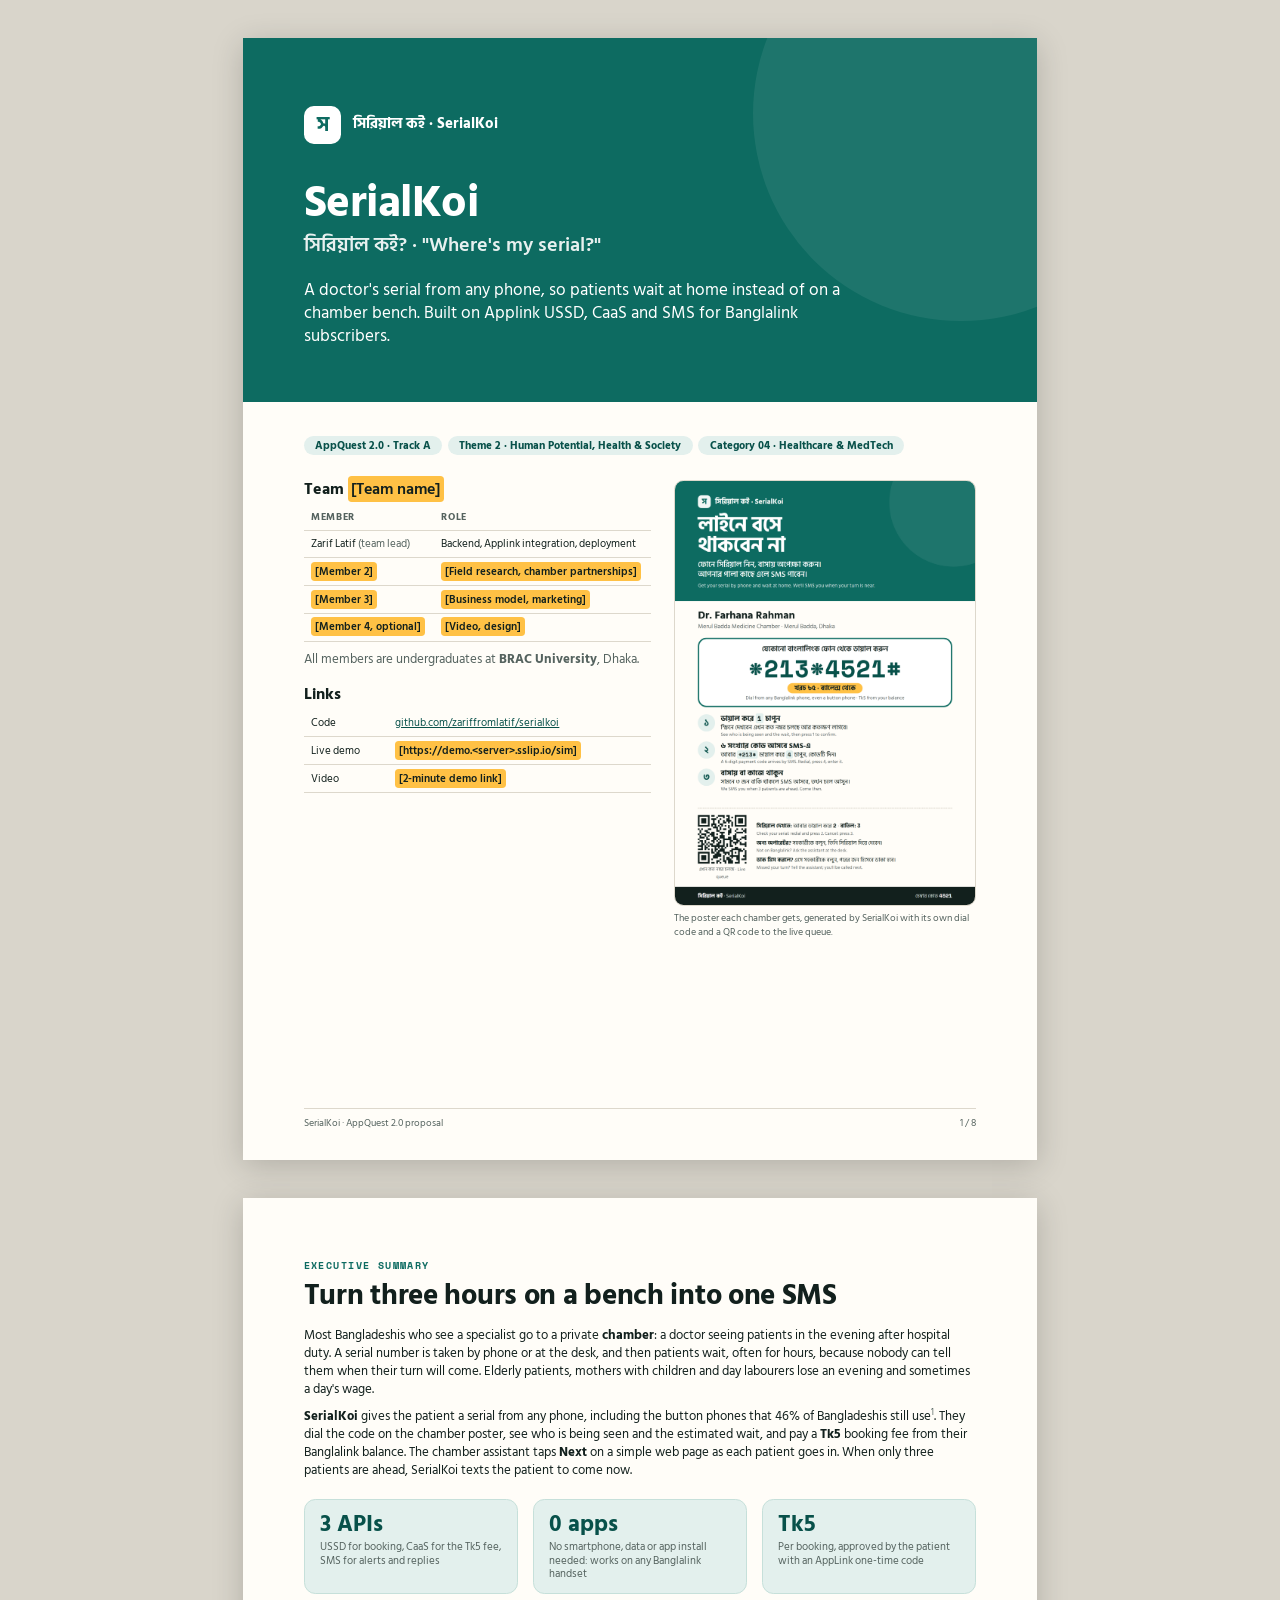
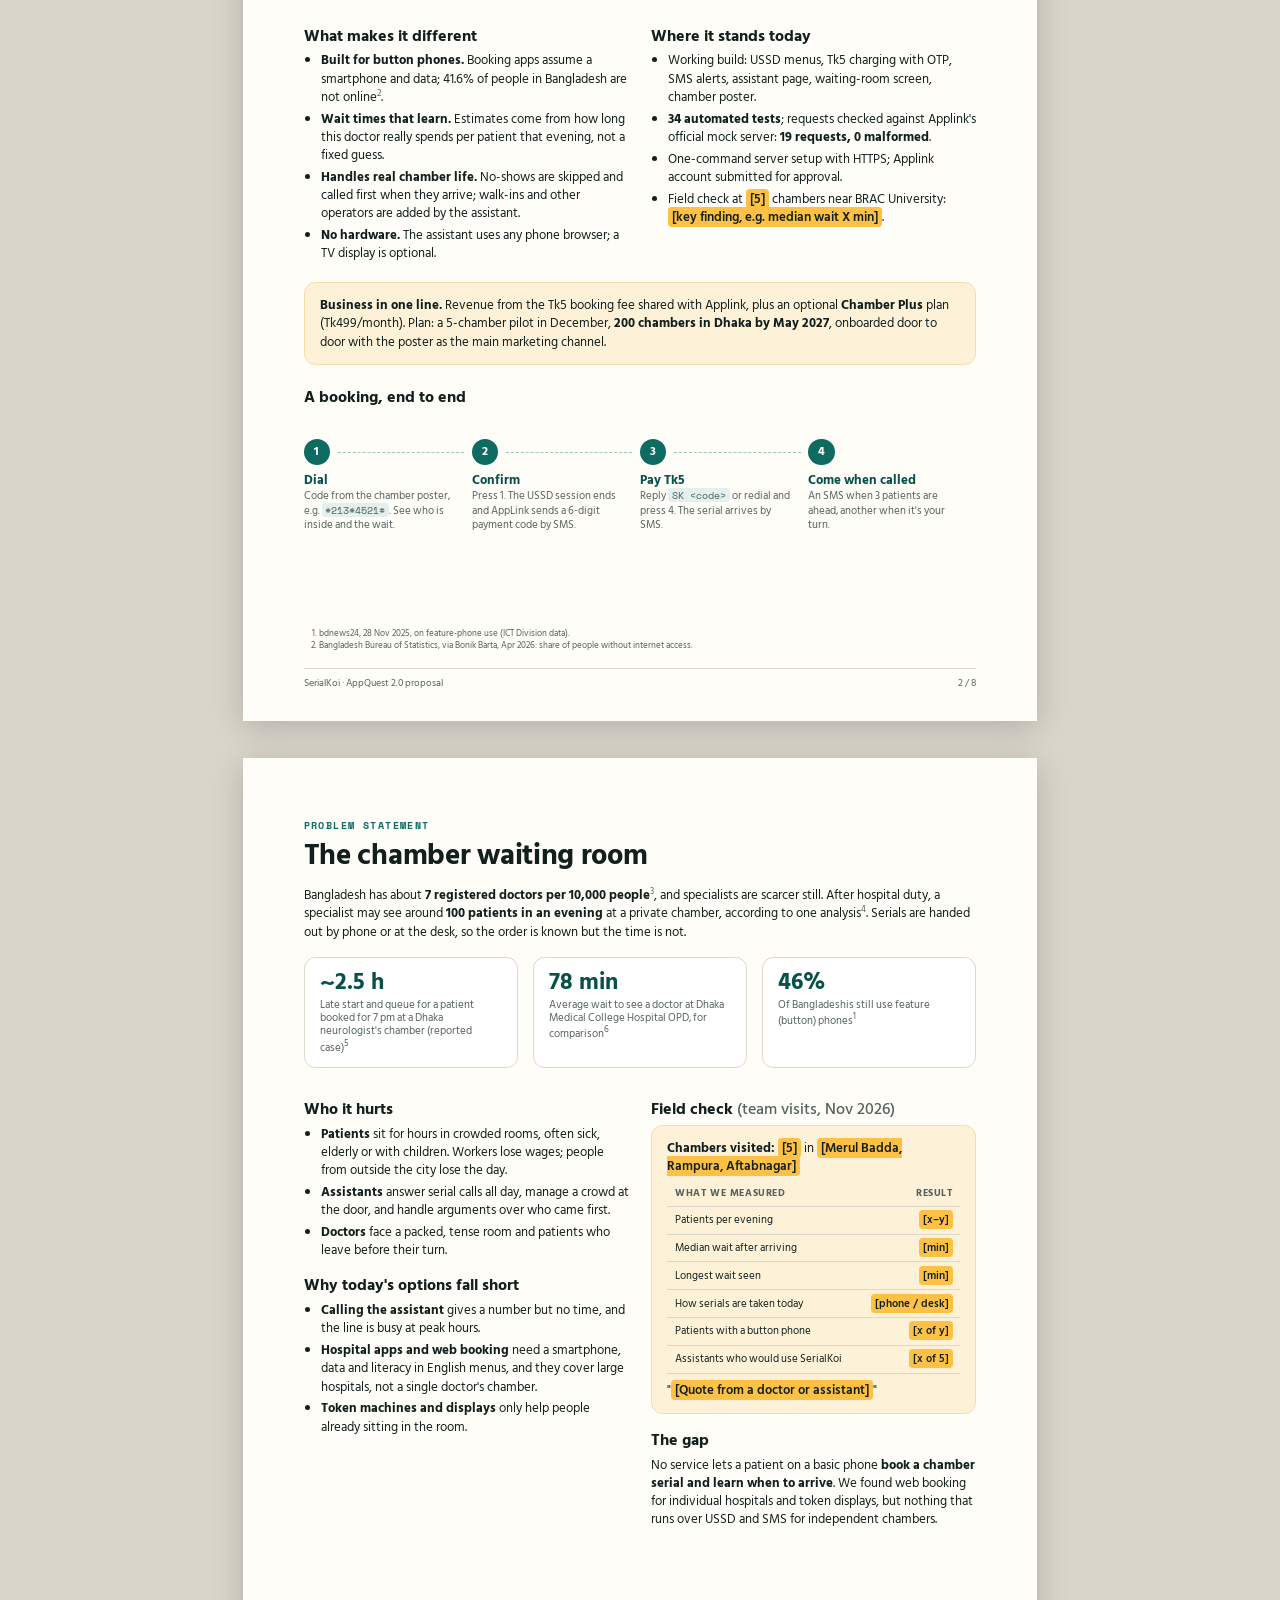
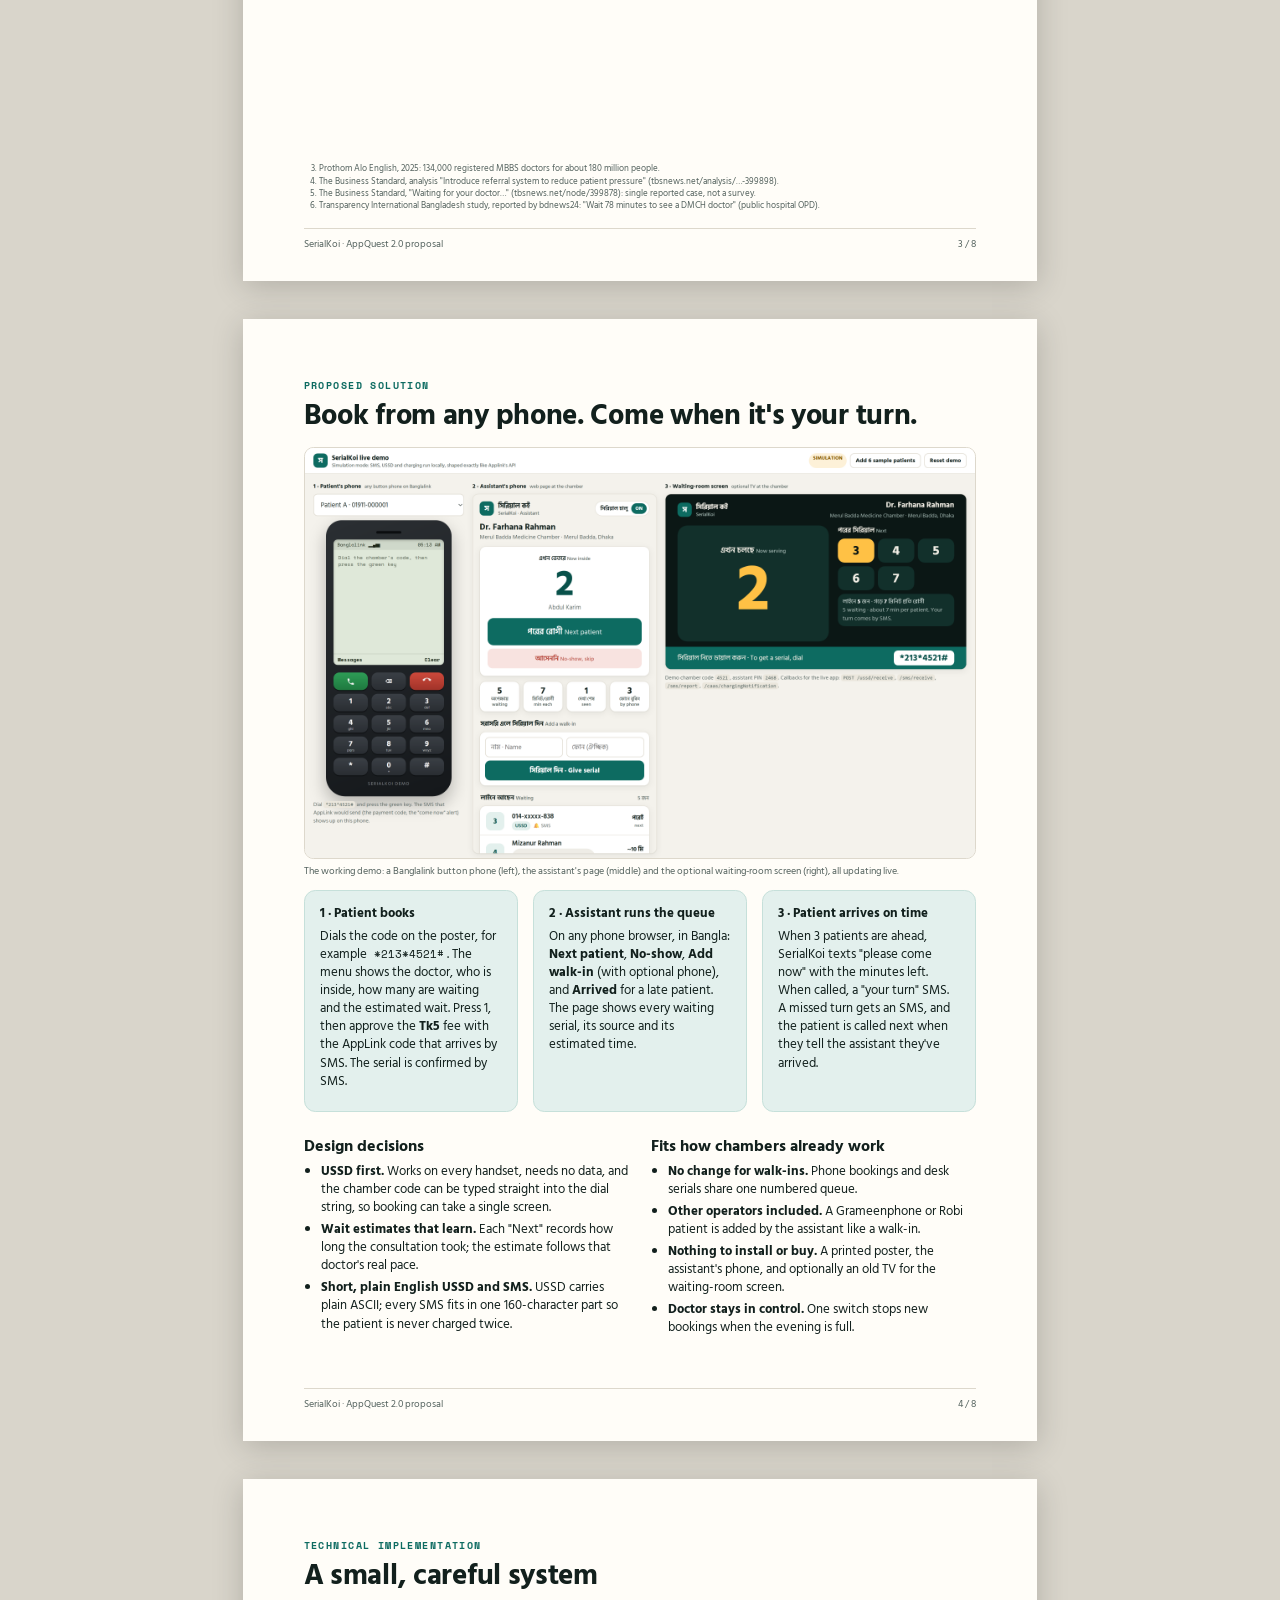
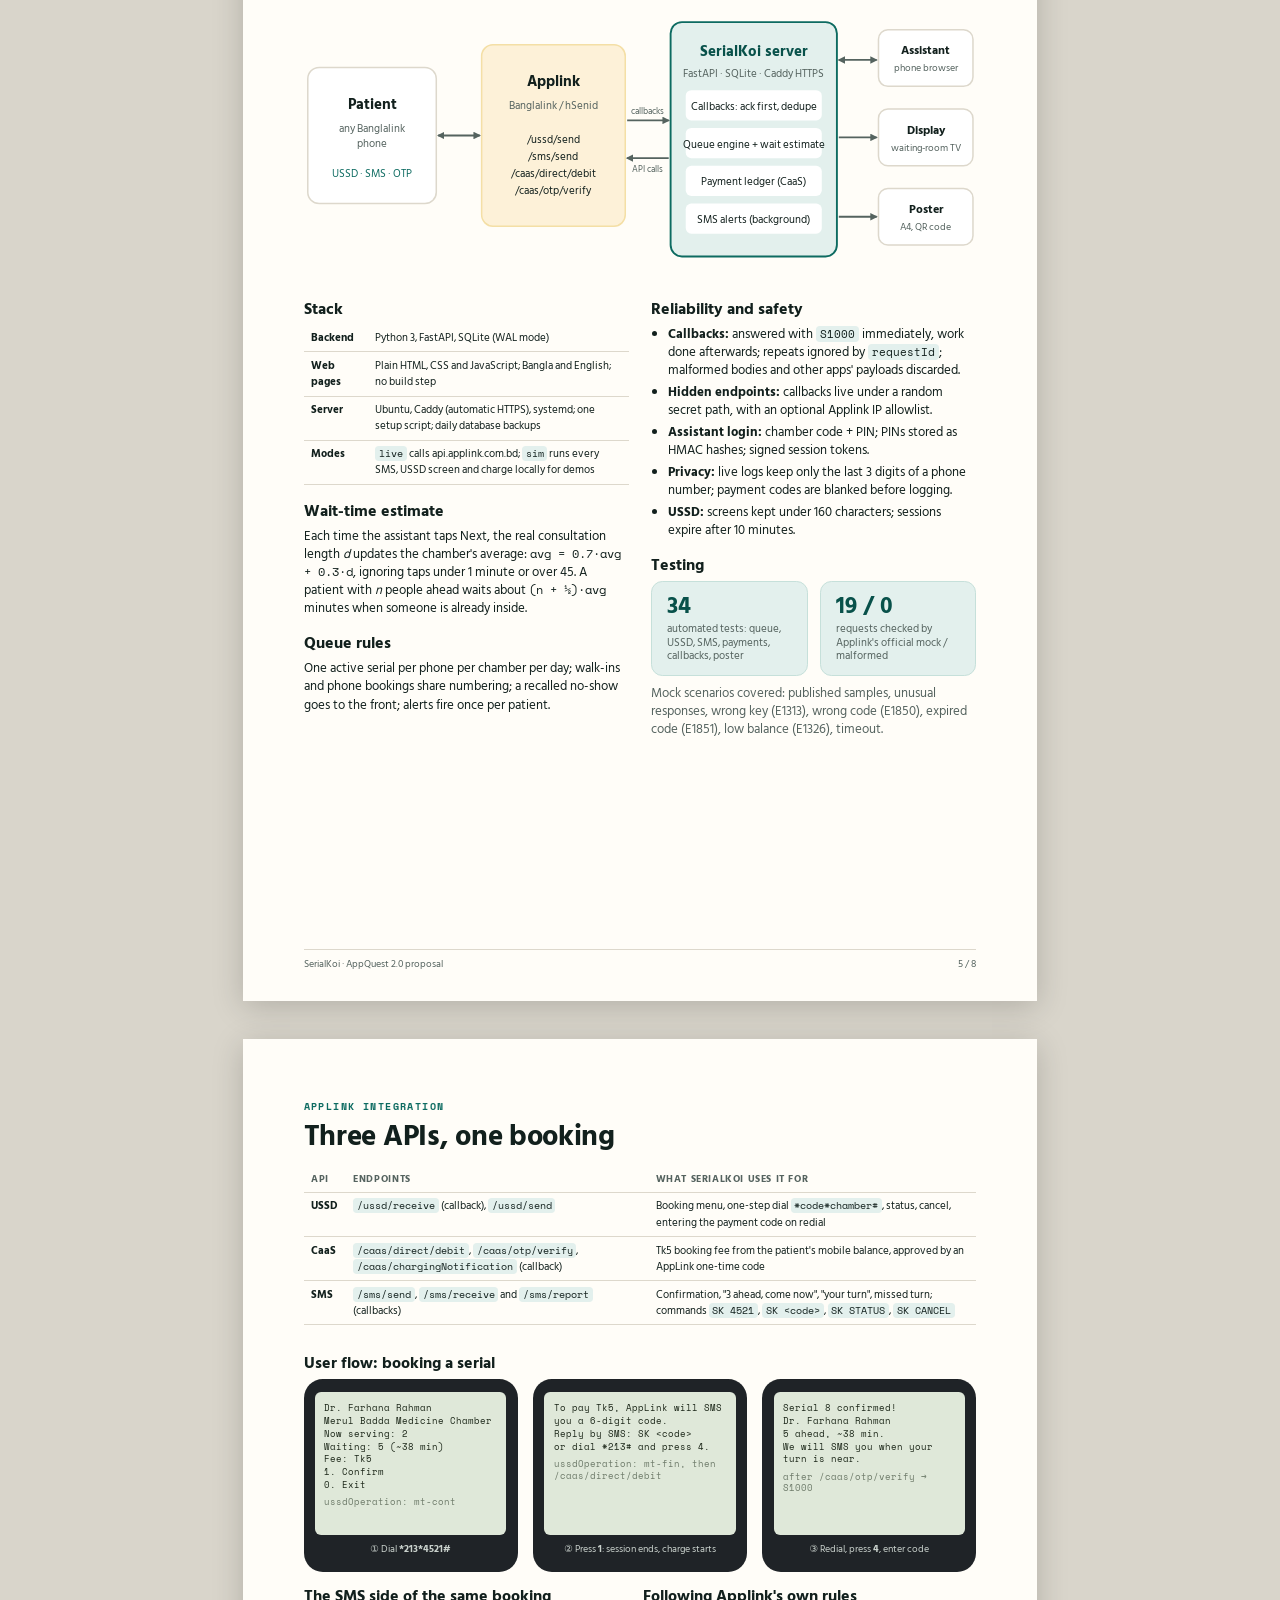
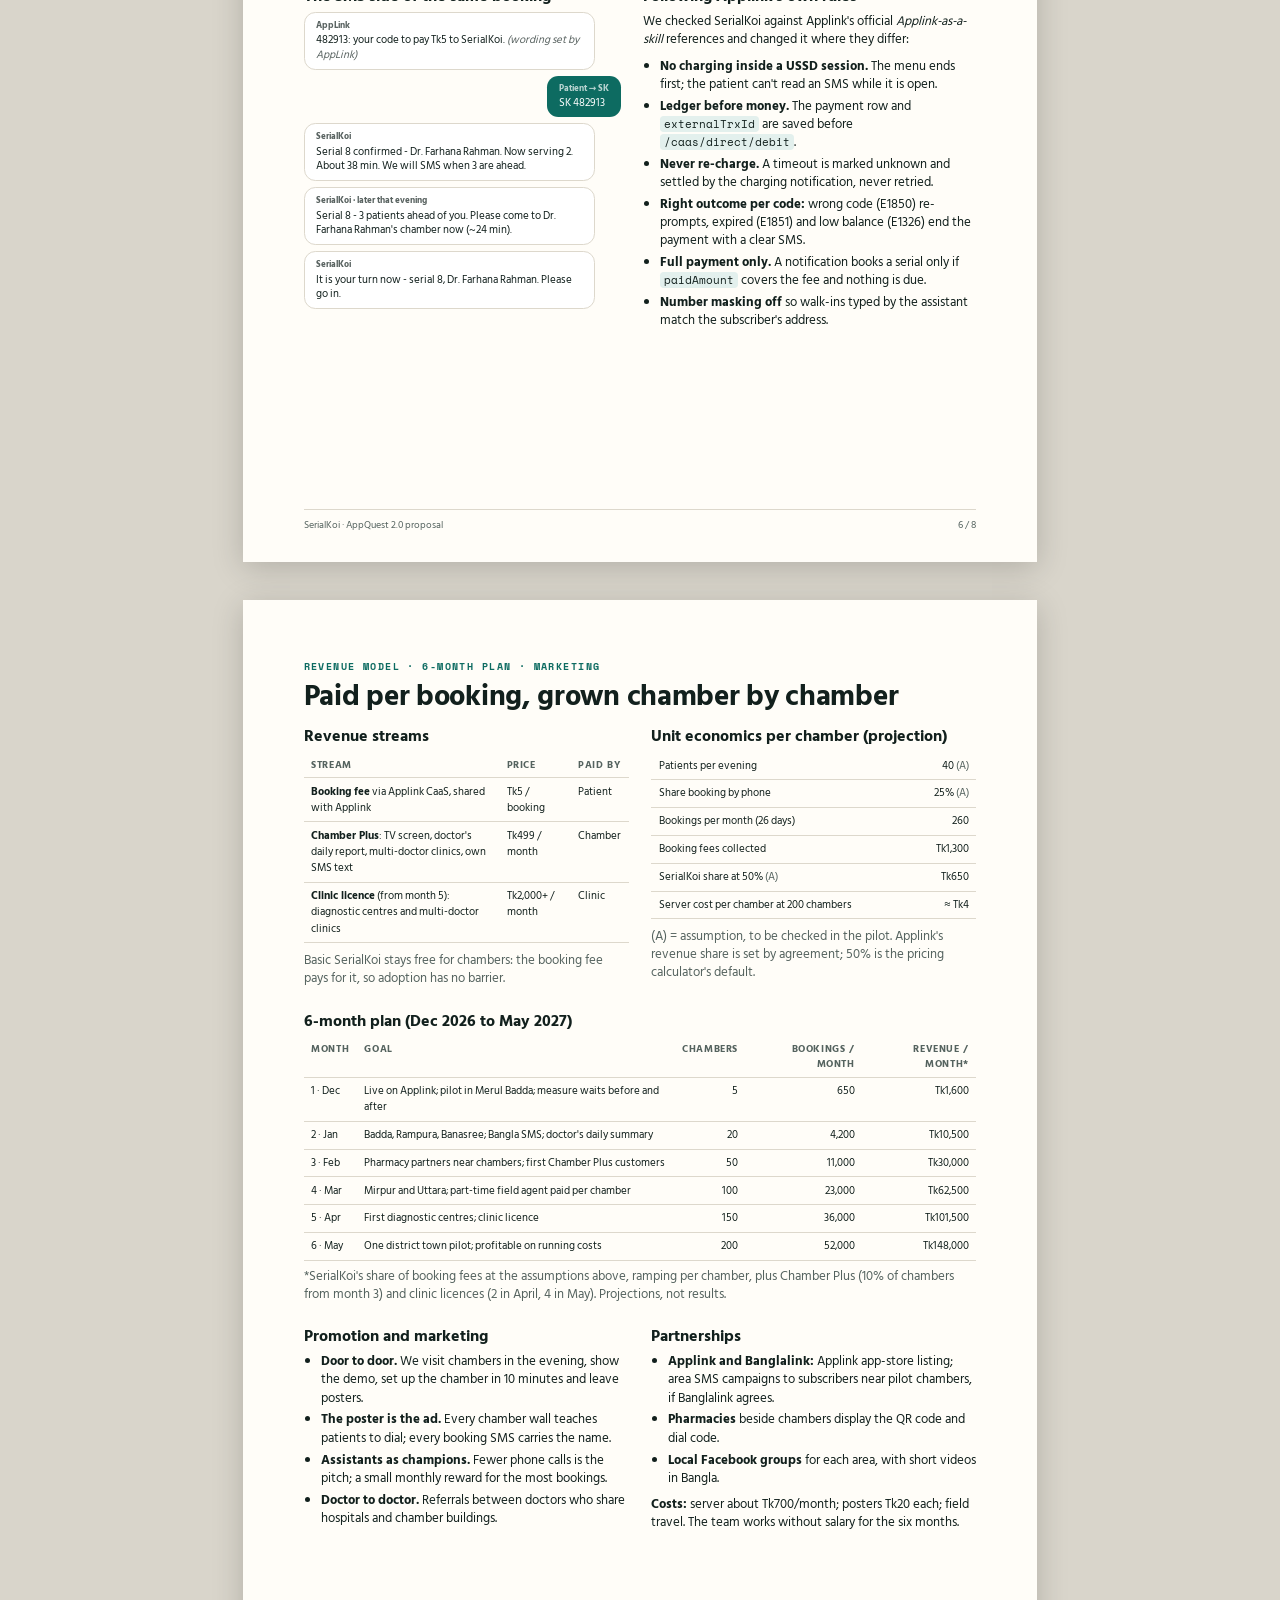
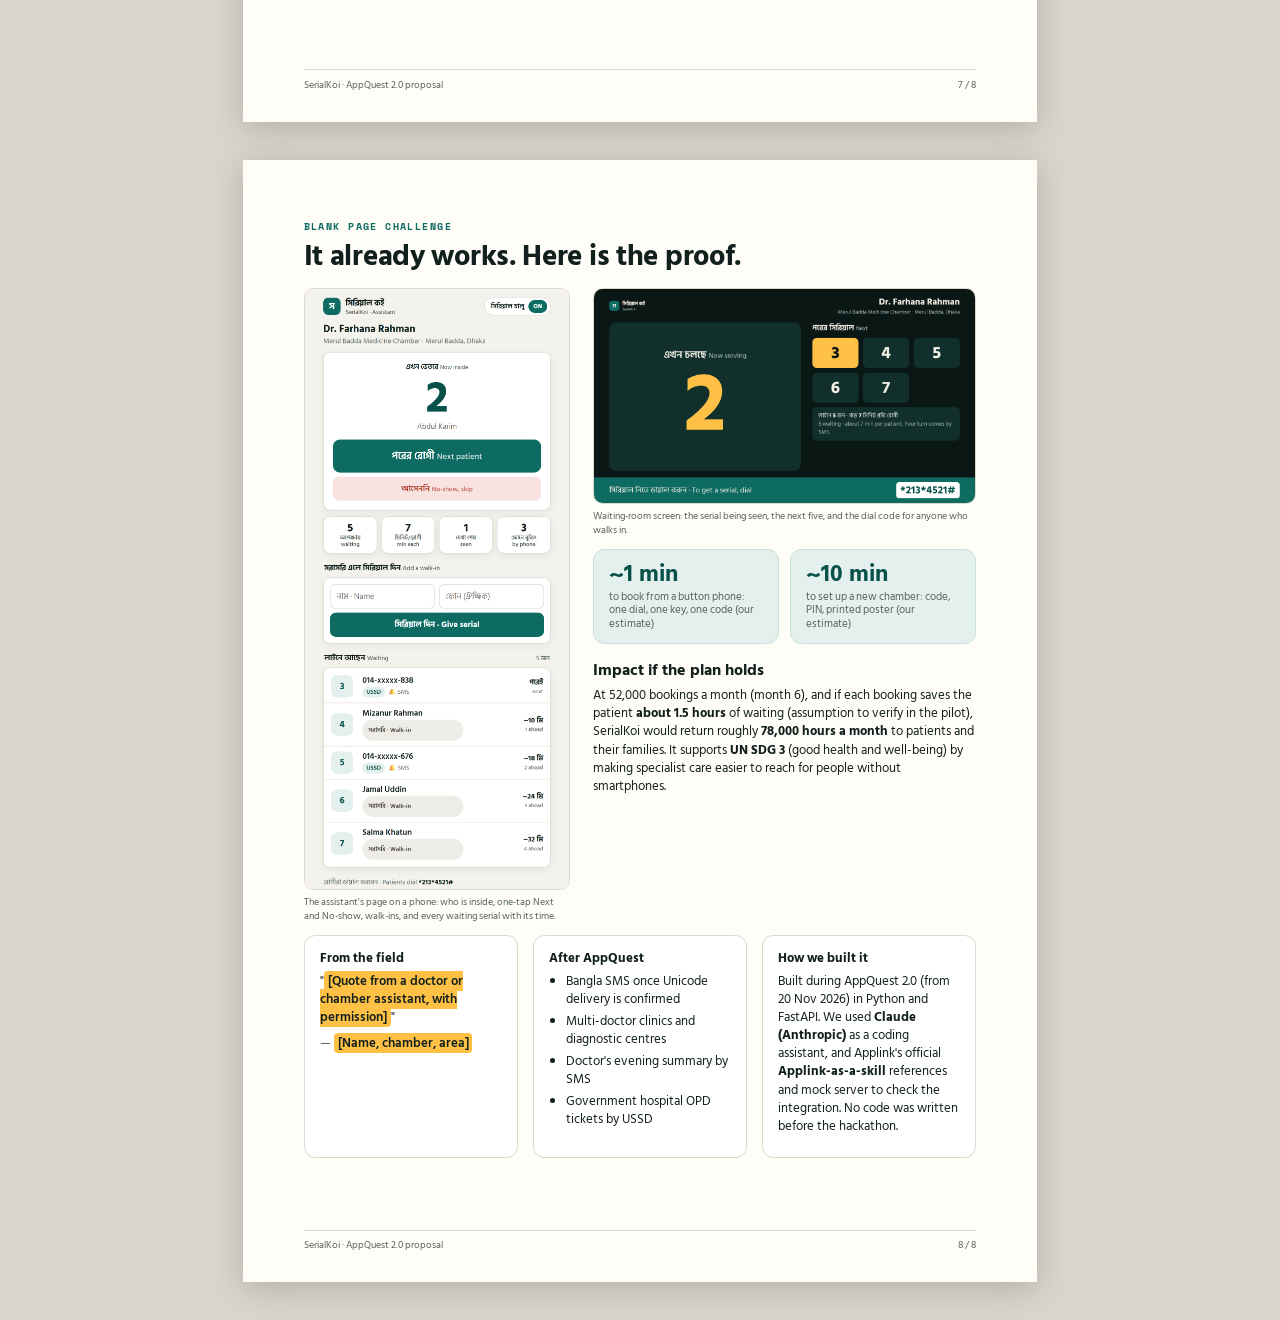
==== commit e8e0512c: "Add the GitHub link to the proposal cover Co-Authored-By: Claude Opus 5.5 <noreply@anthropic.com>" ====
--- a/docs/proposal/proposal.html
+++ b/docs/proposal/proposal.html
@@ -110,7 +110,7 @@
         <p class="muted" style="margin-top:2mm">All members are undergraduates at <b>BRAC University</b>, Dhaka.</p>
         <h2>Links</h2>
         <table>
-          <tr><td>Code</td><td><mark class="todo">[github.com/…/serialkoi]</mark></td></tr>
+          <tr><td>Code</td><td><a href="https://github.com/zariffromlatif/serialkoi" style="color:var(--teal-dark)">github.com/zariffromlatif/serialkoi</a></td></tr>
           <tr><td>Live demo</td><td><mark class="todo">[https://demo.&lt;server&gt;.sslip.io/sim]</mark></td></tr>
           <tr><td>Video</td><td><mark class="todo">[2-minute demo link]</mark></td></tr>
         </table>
